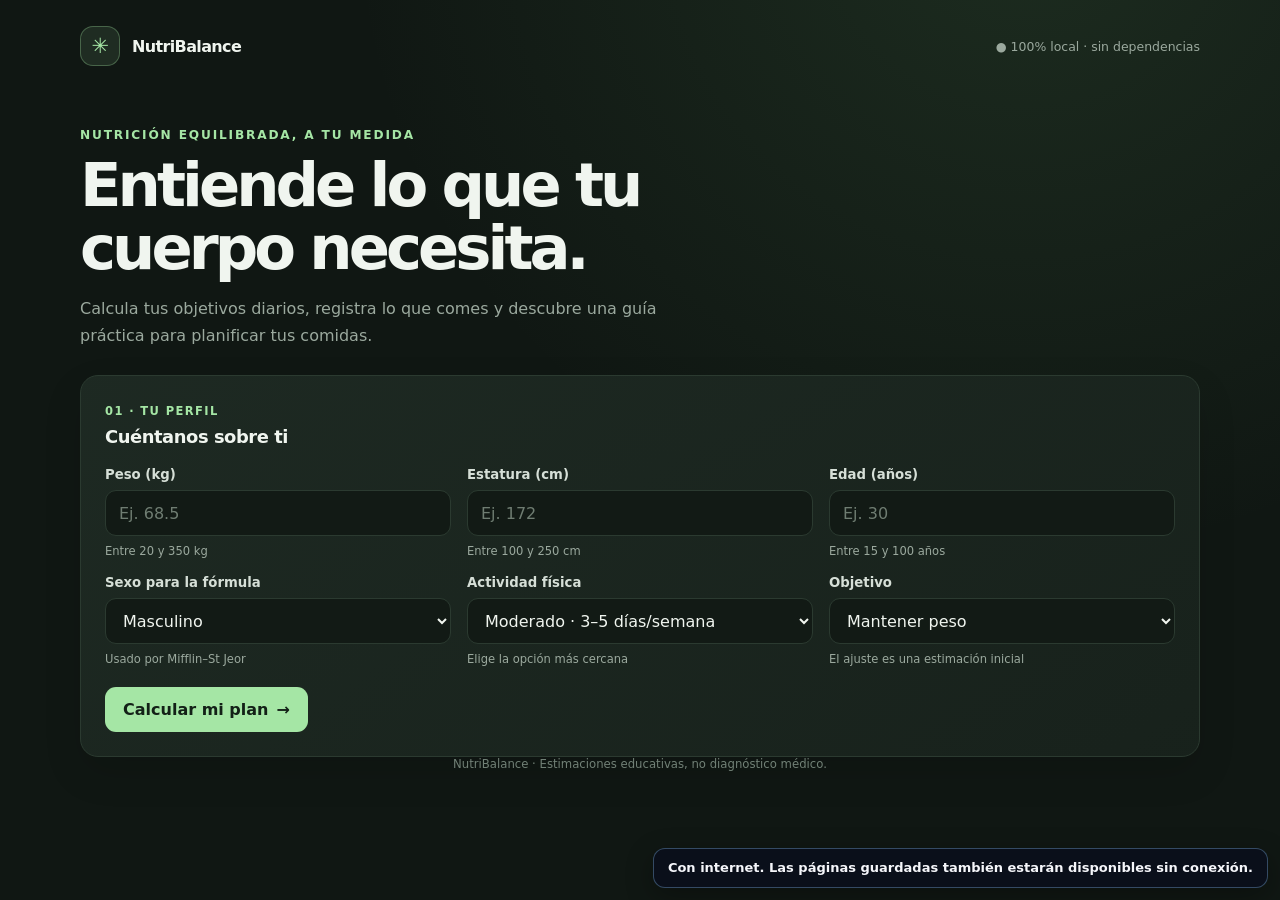
==== calculadoradecalorias.html @ 273922e6 "Publish static site for GitHub Pages Co-authored-by: Copilot <223556219+Copilot@users.noreply.github" ====
<!DOCTYPE html>
<html lang="es">
<head>
  <meta charset="UTF-8">
  <meta name="viewport" content="width=device-width, initial-scale=1.0">
  <meta name="theme-color" content="#101713">
  <link rel="manifest" href="manifest.webmanifest">
  <title>NutriBalance | Calculadora nutricional</title>
  <style>
    /* Tema, tipografía y elementos base de la aplicación. */
    :root {
      color-scheme: dark;
      --bg: #101713;
      --surface: #150e1a;
      --surface-raised: #1e2a23;
      --border: #2b3a30;
      --text: #f0f5ef;
      --muted: #9ba99e;
      --green: #a5e6a5;
      --green-dark: #422353;
      --blue: #7bc8f6;
      --orange: #f4bd75;
      --pink: #f08ca2;
      --danger: #ff9b9b;
      --radius: 18px;
      font-family: Inter, ui-sans-serif, system-ui, -apple-system, BlinkMacSystemFont, "Segoe UI", sans-serif;
      font-synthesis: none;
      text-rendering: optimizeLegibility;
    }

    * { box-sizing: border-box; }

    body {
      min-width: 320px;
      min-height: 100vh;
      margin: 0;
      color: var(--text);
      background:
        radial-gradient(ellipse at 80% -10%, rgba(92, 150, 94, .17), transparent 42rem),
        var(--bg);
    }

    button, input, select { font: inherit; }
    button { cursor: pointer; }

    .page-shell { width: min(1120px, calc(100% - 36px)); margin: 0 auto; }
    .topbar { display: flex; align-items: center; justify-content: space-between; padding: 26px 0; }
    .brand { display: flex; align-items: center; gap: 12px; font-weight: 750; letter-spacing: -.04em; }
    .brand-mark {
      display: grid;
      width: 40px;
      height: 40px;
      place-items: center;
      border: 1px solid rgba(165, 230, 165, .3);
      border-radius: 13px;
      color: var(--green);
      background: rgba(165, 230, 165, .1);
      font-size: 21px;
    }
    .local-badge { color: var(--muted); font-size: .78rem; }

    .hero { padding: 36px 0 26px; }
    .eyebrow { margin: 0 0 12px; color: var(--green); font-size: .76rem; font-weight: 800; letter-spacing: .15em; text-transform: uppercase; }
    h1 { max-width: 720px; margin: 0; font-size: clamp(2.15rem, 5vw, 3.8rem); letter-spacing: -.065em; line-height: 1.04; }
    .hero-copy { max-width: 620px; margin: 16px 0 0; color: var(--muted); line-height: 1.65; }

    .card {
      border: 1px solid var(--border);
      border-radius: var(--radius);
      background: linear-gradient(145deg, rgba(30, 42, 35, .96), rgba(24, 34, 28, .96));
      box-shadow: 0 16px 38px rgba(0, 0, 0, .12);
    }
    .section-card { padding: 24px; }
    .section-heading { display: flex; align-items: flex-start; justify-content: space-between; gap: 16px; margin-bottom: 20px; }
    .section-heading h2, .section-heading h3 { margin: 0; font-size: 1.12rem; letter-spacing: -.025em; }
    .section-heading p { margin: 6px 0 0; color: var(--muted); font-size: .88rem; line-height: 1.5; }
    .step-label { color: var(--green); font-size: .72rem; font-weight: 800; letter-spacing: .12em; text-transform: uppercase; }

    .form-grid { display: grid; grid-template-columns: repeat(3, minmax(0, 1fr)); gap: 16px; }
    .field { display: flex; flex-direction: column; gap: 8px; }
    .field label { color: #d6dfd7; font-size: .83rem; font-weight: 650; }
    .field input, .field select {
      width: 100%;
      min-height: 46px;
      padding: 0 13px;
      border: 1px solid var(--border);
      border-radius: 11px;
      outline: none;
      color: var(--text);
      background: #121a15;
      transition: border-color .18s ease, box-shadow .18s ease;
    }
    .field input:focus, .field select:focus { border-color: var(--green); box-shadow: 0 0 0 3px rgba(165, 230, 165, .12); }
    .field input::placeholder { color: #6f7d72; }
    .field select:disabled, .field input:disabled { opacity: .65; }
    .field-hint { min-height: 15px; color: var(--muted); font-size: .72rem; }

    .button {
      display: inline-flex;
      min-height: 45px;
      align-items: center;
      justify-content: center;
      gap: 8px;
      padding: 0 17px;
      border: 1px solid transparent;
      border-radius: 11px;
      color: #132017;
      background: var(--green);
      font-weight: 750;
      transition: transform .18s ease, filter .18s ease, border-color .18s ease, background .18s ease;
    }
    .button:hover { filter: brightness(1.08); transform: translateY(-2px); }
    .button:active { transform: translateY(0); }
    .button:focus-visible, .remove-button:focus-visible { outline: 2px solid var(--green); outline-offset: 3px; }
    .button-secondary { border-color: var(--border); color: var(--text); background: var(--surface-raised); }
    .button-secondary:hover { border-color: #506554; background: #26372b; }
    .button-row { display: flex; flex-wrap: wrap; gap: 10px; margin-top: 20px; }

    .message { min-height: 20px; margin: 12px 0 0; color: var(--danger); font-size: .84rem; }
    .message:empty { display: none; }
    .dashboard { display: none; gap: 20px; margin: 20px 0 60px; }
    .dashboard.visible { display: grid; }
    .summary-grid { display: grid; grid-template-columns: repeat(4, minmax(0, 1fr)); gap: 13px; }
    .metric { min-height: 116px; padding: 17px; }
    .metric-label { color: var(--muted); font-size: .77rem; }
    .metric-value { margin-top: 13px; font-size: clamp(1.45rem, 2.5vw, 1.95rem); font-weight: 800; letter-spacing: -.055em; }
    .metric-unit { margin-left: 4px; color: var(--muted); font-size: .78rem; font-weight: 550; letter-spacing: 0; }
    .metric-note { margin-top: 4px; color: var(--muted); font-size: .73rem; }
    .content-grid { display: grid; grid-template-columns: minmax(0, 1.35fr) minmax(300px, .85fr); gap: 20px; }

    /* Barras de progreso de energía y macronutrientes. */
    .progress-list { display: grid; gap: 19px; }
    .progress-head { display: flex; justify-content: space-between; gap: 12px; margin-bottom: 9px; font-size: .84rem; }
    .progress-head span:first-child { color: #d6dfd7; font-weight: 650; }
    .progress-head span:last-child { color: var(--muted); text-align: right; }
    .track { height: 9px; overflow: hidden; border-radius: 99px; background: #0f1712; }
    .fill { width: 0; height: 100%; border-radius: inherit; transition: width .35s ease; }
    .fill.protein { background: var(--green); }
    .fill.carbs { background: var(--blue); }
    .fill.fat { background: var(--orange); }
    .fill.calories { background: var(--pink); }
    .progress-footnote { margin: 18px 0 0; color: var(--muted); font-size: .76rem; line-height: 1.5; }

    .food-form { display: grid; grid-template-columns: minmax(0, 1fr) 130px auto; align-items: end; gap: 12px; }
    .food-form .field-hint { display: none; }
    .table-wrap { overflow-x: auto; margin-top: 20px; }
    .food-table { width: 100%; border-collapse: collapse; text-align: left; }
    .food-table th { padding: 0 10px 10px; color: var(--muted); font-size: .72rem; font-weight: 650; white-space: nowrap; }
    .food-table td { padding: 12px 10px; border-top: 1px solid var(--border); color: #dce5dd; font-size: .82rem; white-space: nowrap; }
    .food-table td:first-child { font-weight: 650; }
    .empty-row td { color: var(--muted); text-align: center; white-space: normal; }
    .remove-button { padding: 4px 7px; border: 0; border-radius: 7px; color: var(--danger); background: transparent; font-size: .76rem; }
    .remove-button:hover { background: rgba(255, 155, 155, .1); }
    .food-totals { display: flex; flex-wrap: wrap; gap: 7px 14px; margin-top: 14px; color: var(--muted); font-size: .76rem; }
    .food-totals strong { color: var(--text); }

    .meal-list { display: grid; gap: 11px; }
    .meal { display: grid; grid-template-columns: 40px minmax(0, 1fr); gap: 12px; padding: 14px; border: 1px solid var(--border); border-radius: 13px; background: rgba(17, 25, 20, .55); }
    .meal-icon { display: grid; width: 40px; height: 40px; place-items: center; border-radius: 12px; background: rgba(165, 230, 165, .1); font-size: 19px; }
    .meal h4 { margin: 1px 0 5px; font-size: .88rem; }
    .meal p { margin: 0; color: var(--muted); font-size: .78rem; line-height: 1.5; }
    .plan-note { margin: 14px 0 0; color: var(--muted); font-size: .73rem; line-height: 1.55; }
    .notice { margin: 0 0 20px; padding: 13px 15px; border: 1px solid rgba(244, 189, 117, .24); border-radius: 12px; color: #d9c5a7; background: rgba(244, 189, 117, .07); font-size: .78rem; line-height: 1.55; }
    footer { padding: 0 0 30px; color: #718076; font-size: .73rem; text-align: center; }

    @media (max-width: 760px) {
      .form-grid { grid-template-columns: repeat(2, minmax(0, 1fr)); }
      .summary-grid { grid-template-columns: repeat(2, minmax(0, 1fr)); }
      .content-grid { grid-template-columns: 1fr; }
      .food-form { grid-template-columns: minmax(0, 1fr) 120px; }
      .food-form .button { grid-column: 1 / -1; }
    }
    @media (max-width: 480px) {
      .page-shell { width: min(100% - 24px, 1120px); }
      .topbar { padding: 18px 0; }
      .local-badge { font-size: .68rem; }
      .hero { padding: 25px 0 21px; }
      .section-card { padding: 18px; }
      .form-grid { grid-template-columns: 1fr; gap: 13px; }
      .food-form { grid-template-columns: 1fr; }
      .food-form .button { grid-column: auto; }
      .summary-grid { gap: 9px; }
      .metric { min-height: 105px; padding: 14px; }
      .progress-head { font-size: .78rem; }
    }
    @media (prefers-reduced-motion: reduce) {
      *, *::before, *::after { scroll-behavior: auto !important; transition-duration: .01ms !important; }
    }
  </style>
</head>
<body>
  <div class="page-shell">
    <header class="topbar">
      <div class="brand"><span class="brand-mark" aria-hidden="true">✳</span><span>NutriBalance</span></div>
      <span class="local-badge">● 100% local · sin dependencias</span>
    </header>

    <main>
      <section class="hero" aria-labelledby="page-title">
        <p class="eyebrow">Nutrición equilibrada, a tu medida</p>
        <h1>Entiende lo que tu cuerpo necesita.</h1>
        <p class="hero-copy">Calcula tus objetivos diarios, registra lo que comes y descubre una guía práctica para planificar tus comidas.</p>
      </section>

      <!-- Perfil y datos necesarios para calcular el gasto energético. -->
      <section class="card section-card" aria-labelledby="profile-title">
        <div class="section-heading">
          <div><span class="step-label">01 · Tu perfil</span><h2 id="profile-title" style="margin-top:7px">Cuéntanos sobre ti</h2></div>
        </div>
        <form id="profile-form" novalidate>
          <div class="form-grid">
            <div class="field">
              <label for="weight">Peso <span>(kg)</span></label>
              <input id="weight" name="weight" type="number" min="20" max="350" step="0.1" placeholder="Ej. 68.5" required>
              <span class="field-hint">Entre 20 y 350 kg</span>
            </div>
            <div class="field">
              <label for="height">Estatura <span>(cm)</span></label>
              <input id="height" name="height" type="number" min="100" max="250" step="0.1" placeholder="Ej. 172" required>
              <span class="field-hint">Entre 100 y 250 cm</span>
            </div>
            <div class="field">
              <label for="age">Edad <span>(años)</span></label>
              <input id="age" name="age" type="number" min="15" max="100" step="1" placeholder="Ej. 30" required>
              <span class="field-hint">Entre 15 y 100 años</span>
            </div>
            <div class="field">
              <label for="sex">Sexo para la fórmula</label>
              <select id="sex" name="sex" required>
                <option value="male">Masculino</option>
                <option value="female">Femenino</option>
              </select>
              <span class="field-hint">Usado por Mifflin–St Jeor</span>
            </div>
            <div class="field">
              <label for="activity">Actividad física</label>
              <select id="activity" name="activity" required>
                <option value="1.2">Sedentario</option>
                <option value="1.375">Ligero · 1–3 días/semana</option>
                <option value="1.55" selected>Moderado · 3–5 días/semana</option>
                <option value="1.725">Intenso · 6–7 días/semana</option>
                <option value="1.9">Muy intenso · trabajo físico o doble sesión</option>
              </select>
              <span class="field-hint">Elige la opción más cercana</span>
            </div>
            <div class="field">
              <label for="goal">Objetivo</label>
              <select id="goal" name="goal" required>
                <option value="lose">Bajar peso</option>
                <option value="maintain" selected>Mantener peso</option>
                <option value="gain">Ganar masa muscular</option>
              </select>
              <span class="field-hint">El ajuste es una estimación inicial</span>
            </div>
          </div>
          <div class="button-row">
            <button class="button" type="submit">Calcular mi plan <span aria-hidden="true">→</span></button>
          </div>
          <p class="message" id="profile-message" role="alert" aria-live="polite"></p>
        </form>
      </section>

      <!-- El panel de resultados se habilita después de validar el perfil. -->
      <section class="dashboard" id="dashboard" aria-live="polite">
        <div class="summary-grid">
          <article class="card metric">
            <div class="metric-label">Metabolismo basal</div>
            <div class="metric-value"><span id="bmr-value">—</span><span class="metric-unit">kcal/día</span></div>
            <div class="metric-note">En reposo · Mifflin–St Jeor</div>
          </article>
          <article class="card metric">
            <div class="metric-label">Gasto total estimado</div>
            <div class="metric-value"><span id="tdee-value">—</span><span class="metric-unit">kcal/día</span></div>
            <div class="metric-note">Considerando tu actividad</div>
          </article>
          <article class="card metric">
            <div class="metric-label">Meta de calorías</div>
            <div class="metric-value"><span id="target-calories">—</span><span class="metric-unit">kcal/día</span></div>
            <div class="metric-note" id="goal-note">Según tu objetivo</div>
          </article>
          <article class="card metric">
            <div class="metric-label">Proteína diaria</div>
            <div class="metric-value"><span id="target-protein">—</span><span class="metric-unit">g</span></div>
            <div class="metric-note">Meta de macronutrientes</div>
          </article>
        </div>

        <div class="content-grid">
          <section class="card section-card" aria-labelledby="progress-title">
            <div class="section-heading">
              <div><span class="step-label">02 · Tu avance</span><h2 id="progress-title" style="margin-top:7px">Progreso diario</h2><p>Lo que registraste frente a tus metas recomendadas.</p></div>
            </div>
            <div class="progress-list">
              <div>
                <div class="progress-head"><span>Proteínas</span><span id="protein-progress-label">0 / 0 g · 0%</span></div>
                <div class="track" role="progressbar" aria-label="Proteínas completadas" aria-valuemin="0" aria-valuemax="100" aria-valuenow="0"><div class="fill protein" id="protein-bar"></div></div>
              </div>
              <div>
                <div class="progress-head"><span>Carbohidratos</span><span id="carbs-progress-label">0 / 0 g · 0%</span></div>
                <div class="track" role="progressbar" aria-label="Carbohidratos completados" aria-valuemin="0" aria-valuemax="100" aria-valuenow="0"><div class="fill carbs" id="carbs-bar"></div></div>
              </div>
              <div>
                <div class="progress-head"><span>Grasas</span><span id="fat-progress-label">0 / 0 g · 0%</span></div>
                <div class="track" role="progressbar" aria-label="Grasas completadas" aria-valuemin="0" aria-valuemax="100" aria-valuenow="0"><div class="fill fat" id="fat-bar"></div></div>
              </div>
              <div>
                <div class="progress-head"><span>Calorías</span><span id="calories-progress-label">0 / 0 kcal · 0%</span></div>
                <div class="track" role="progressbar" aria-label="Calorías completadas" aria-valuemin="0" aria-valuemax="100" aria-valuenow="0"><div class="fill calories" id="calories-bar"></div></div>
              </div>
            </div>
            <p class="progress-footnote">Las barras muestran el avance hasta la meta; pueden superar el 100% si consumes más de lo recomendado.</p>
          </section>

          <section class="card section-card" aria-labelledby="plan-title">
            <div class="section-heading">
              <div><span class="step-label">04 · Una idea para hoy</span><h2 id="plan-title" style="margin-top:7px">Plan alimenticio diario</h2><p>Ejemplo adaptable a tus preferencias y necesidades.</p></div>
            </div>
            <div class="meal-list" id="meal-list"></div>
            <p class="plan-note">Las porciones son orientativas. Combina distintos grupos de alimentos y ajusta las cantidades con el apoyo de un profesional.</p>
          </section>
        </div>

        <section class="card section-card" aria-labelledby="food-title">
          <div class="section-heading">
            <div><span class="step-label">03 · Tu registro</span><h2 id="food-title" style="margin-top:7px">Alimentos consumidos</h2><p>Selecciona un alimento y registra la cantidad consumida en gramos.</p></div>
          </div>
          <form class="food-form" id="food-form" novalidate>
            <div class="field">
              <label for="food-select">Alimento</label>
              <select id="food-select" name="food" required aria-label="Seleccionar alimento"></select>
            </div>
            <div class="field">
              <label for="food-grams">Cantidad (g)</label>
              <input id="food-grams" name="grams" type="number" min="1" max="5000" step="1" placeholder="Ej. 150" required>
            </div>
            <button class="button" type="submit">＋ Agregar</button>
          </form>
          <p class="message" id="food-message" role="alert" aria-live="polite"></p>
          <div class="table-wrap">
            <table class="food-table">
              <thead><tr><th>Alimento</th><th>Cantidad</th><th>Proteínas</th><th>Carbohidratos</th><th>Grasas</th><th>Calorías</th><th><span class="sr-only">Acción</span></th></tr></thead>
              <tbody id="food-rows"><tr class="empty-row"><td colspan="7">Aún no agregas alimentos a tu registro.</td></tr></tbody>
            </table>
          </div>
          <div class="food-totals" id="food-totals" aria-live="polite">
            <span>Total consumido:</span><span><strong>0 g</strong> proteína</span><span><strong>0 g</strong> carbohidratos</span><span><strong>0 g</strong> grasas</span><span><strong>0 kcal</strong></span>
          </div>
        </section>

        <p class="notice">Esta calculadora ofrece estimaciones generales y no reemplaza la valoración de un profesional de la salud. Las necesidades pueden variar por composición corporal, condiciones médicas y otros factores.</p>
      </section>
    </main>
    <footer>NutriBalance · Estimaciones educativas, no diagnóstico médico.</footer>
  </div>

  <script>
    "use strict";

    // Información nutricional aproximada por cada 100 g de porción comestible.
    const foods = [
      { group: "Cereales", name: "Arroz cocido", protein: 2.7, carbs: 28.2, fat: 0.3 },
      { group: "Cereales", name: "Avena", protein: 16.9, carbs: 66.3, fat: 6.9 },
      { group: "Cereales", name: "Pan integral", protein: 12.5, carbs: 43.3, fat: 3.5 },
      { group: "Cereales", name: "Papa cocida", protein: 1.9, carbs: 20.1, fat: 0.1 },
      { group: "Proteínas", name: "Pollo cocido", protein: 31, carbs: 0, fat: 3.6 },
      { group: "Proteínas", name: "Carne de res magra cocida", protein: 26, carbs: 0, fat: 10 },
      { group: "Proteínas", name: "Atún en agua escurrido", protein: 25.5, carbs: 0, fat: 0.8 },
      { group: "Proteínas", name: "Huevo entero", protein: 12.6, carbs: 0.7, fat: 9.5 },
      { group: "Frutas", name: "Manzana", protein: 0.3, carbs: 13.8, fat: 0.2 },
      { group: "Frutas", name: "Banano", protein: 1.1, carbs: 22.8, fat: 0.3 },
      { group: "Frutas", name: "Naranja", protein: 0.9, carbs: 11.8, fat: 0.1 },
      { group: "Verduras", name: "Brócoli", protein: 2.8, carbs: 6.6, fat: 0.4 },
      { group: "Verduras", name: "Zanahoria", protein: 0.9, carbs: 9.6, fat: 0.2 },
      { group: "Verduras", name: "Tomate", protein: 0.9, carbs: 3.9, fat: 0.2 },
      { group: "Lácteos", name: "Leche (entera)", protein: 3.2, carbs: 4.8, fat: 3.3 },
      { group: "Lácteos", name: "Yogur natural", protein: 3.5, carbs: 4.7, fat: 3.3 },
      { group: "Lácteos", name: "Queso fresco", protein: 18, carbs: 3, fat: 20 },
      { group: "Grasas saludables", name: "Aguacate", protein: 2, carbs: 8.5, fat: 14.7 },
      { group: "Grasas saludables", name: "Almendras", protein: 21.2, carbs: 21.6, fat: 49.9 },
      { group: "Grasas saludables", name: "Aceite de oliva", protein: 0, carbs: 0, fat: 100 }
    ];

    // Referencias al DOM y estado local del formulario.
    const profileForm = document.querySelector("#profile-form");
    const foodForm = document.querySelector("#food-form");
    const foodSelect = document.querySelector("#food-select");
    const foodRows = document.querySelector("#food-rows");
    const profileMessage = document.querySelector("#profile-message");
    const foodMessage = document.querySelector("#food-message");
    const dashboard = document.querySelector("#dashboard");
    let targets = null;
    let entries = [];
    let nextEntryId = 1;

    // Formatea cantidades usando la configuración regional en español.
    const formatNumber = (value, decimals = 0) => new Intl.NumberFormat("es", {
      minimumFractionDigits: decimals,
      maximumFractionDigits: decimals
    }).format(value);

    // Calcula los macronutrientes para una cantidad en gramos.
    function nutritionFor(food, grams) {
      const factor = grams / 100;
      const protein = food.protein * factor;
      const carbs = food.carbs * factor;
      const fat = food.fat * factor;
      return { protein, carbs, fat, calories: protein * 4 + carbs * 4 + fat * 9 };
    }

    // Agrupa alimentos en el selector según las secciones de la pirámide.
    function populateFoodSelect() {
      const groups = new Map();
      foods.forEach((food, index) => {
        if (!groups.has(food.group)) {
          const group = document.createElement("optgroup");
          group.label = food.group;
          groups.set(food.group, group);
          foodSelect.append(group);
        }
        const option = document.createElement("option");
        option.value = String(index);
        option.textContent = food.name;
        groups.get(food.group).append(option);
      });
    }

    // Valida rangos y coherencia del perfil antes de calcular las metas.
    function readProfile() {
      const weight = Number(profileForm.elements.weight.value);
      const height = Number(profileForm.elements.height.value);
      const age = Number(profileForm.elements.age.value);
      const sex = profileForm.elements.sex.value;
      const activity = Number(profileForm.elements.activity.value);
      const goal = profileForm.elements.goal.value;

      if (!Number.isFinite(weight) || weight < 20 || weight > 350) {
        return { error: "Ingresa un peso entre 20 y 350 kg." };
      }
      if (!Number.isFinite(height) || height < 100 || height > 250) {
        return { error: "Ingresa una estatura entre 100 y 250 cm." };
      }
      if (!Number.isInteger(age) || age < 15 || age > 100) {
        return { error: "Ingresa una edad entera entre 15 y 100 años." };
      }
      if (!["male", "female"].includes(sex) || !Number.isFinite(activity) || !["lose", "maintain", "gain"].includes(goal)) {
        return { error: "Revisa las opciones de sexo, actividad y objetivo." };
      }
      return { weight, height, age, sex, activity, goal };
    }

    // Calcula el metabolismo basal, el gasto total, las calorías y los macros.
    function calculateTargets(profile) {
      const sexOffset = profile.sex === "male" ? 5 : -161;
      const bmr = 10 * profile.weight + 6.25 * profile.height - 5 * profile.age + sexOffset;
      const tdee = bmr * profile.activity;
      const calorieFactor = profile.goal === "lose" ? 0.85 : profile.goal === "gain" ? 1.10 : 1;
      const calories = Math.round(tdee * calorieFactor);
      const proteinPerKg = profile.goal === "lose" ? 1.8 : profile.goal === "gain" ? 2 : 1.6;
      const protein = profile.weight * proteinPerKg;
      const fat = Math.max(profile.weight * 0.6, calories * 0.25 / 9);
      const carbs = Math.max(0, (calories - protein * 4 - fat * 9) / 4);
      return { bmr, tdee, calories, protein, carbs, fat, goal: profile.goal };
    }

    // Refresca las tarjetas de objetivos y las cuatro barras de progreso.
    function updateProgress() {
      if (!targets) return;
      const totals = entries.reduce((sum, entry) => {
        const amount = nutritionFor(foods[entry.foodIndex], entry.grams);
        sum.protein += amount.protein;
        sum.carbs += amount.carbs;
        sum.fat += amount.fat;
        sum.calories += amount.calories;
        return sum;
      }, { protein: 0, carbs: 0, fat: 0, calories: 0 });

      const metrics = [
        { key: "protein", label: "protein", unit: "g", target: targets.protein },
        { key: "carbs", label: "carbs", unit: "g", target: targets.carbs },
        { key: "fat", label: "fat", unit: "g", target: targets.fat },
        { key: "calories", label: "calories", unit: "kcal", target: targets.calories }
      ];

      metrics.forEach(({ key, label, unit, target }) => {
        const value = totals[key];
        const percentage = target > 0 ? value / target * 100 : 0;
        const roundedPercentage = Math.round(percentage);
        const bar = document.querySelector(`#${label}-bar`);
        const track = bar.parentElement;
        bar.style.width = `${Math.min(percentage, 100)}%`;
        track.setAttribute("aria-valuenow", String(Math.min(roundedPercentage, 100)));
        document.querySelector(`#${label}-progress-label`).textContent =
          `${formatNumber(value)} / ${formatNumber(target)} ${unit} · ${roundedPercentage}%`;
      });

      document.querySelector("#food-totals").innerHTML =
        `<span>Total consumido:</span><span><strong>${formatNumber(totals.protein)} g</strong> proteína</span>` +
        `<span><strong>${formatNumber(totals.carbs)} g</strong> carbohidratos</span>` +
        `<span><strong>${formatNumber(totals.fat)} g</strong> grasas</span>` +
        `<span><strong>${formatNumber(totals.calories)} kcal</strong></span>`;
    }

    // Dibuja las filas del registro sin interpolar texto proporcionado por el usuario.
    function renderFoodEntries() {
      foodRows.replaceChildren();
      if (entries.length === 0) {
        const row = document.createElement("tr");
        row.className = "empty-row";
        const cell = document.createElement("td");
        cell.colSpan = 7;
        cell.textContent = "Aún no agregas alimentos a tu registro.";
        row.append(cell);
        foodRows.append(row);
        updateProgress();
        return;
      }

      entries.forEach((entry) => {
        const food = foods[entry.foodIndex];
        const values = nutritionFor(food, entry.grams);
        const row = document.createElement("tr");
        [food.name, `${formatNumber(entry.grams)} g`, `${formatNumber(values.protein, 1)} g`,
          `${formatNumber(values.carbs, 1)} g`, `${formatNumber(values.fat, 1)} g`,
          `${formatNumber(values.calories)} kcal`].forEach((value) => {
          const cell = document.createElement("td");
          cell.textContent = value;
          row.append(cell);
        });
        const actionCell = document.createElement("td");
        const removeButton = document.createElement("button");
        removeButton.type = "button";
        removeButton.className = "remove-button";
        removeButton.textContent = "Quitar";
        removeButton.setAttribute("aria-label", `Quitar ${food.name} del registro`);
        removeButton.addEventListener("click", () => {
          entries = entries.filter((item) => item.id !== entry.id);
          renderFoodEntries();
        });
        actionCell.append(removeButton);
        row.append(actionCell);
        foodRows.append(row);
      });
      updateProgress();
    }

    // Presenta las metas derivadas del perfil introducido.
    function renderTargets() {
      document.querySelector("#bmr-value").textContent = formatNumber(targets.bmr);
      document.querySelector("#tdee-value").textContent = formatNumber(targets.tdee);
      document.querySelector("#target-calories").textContent = formatNumber(targets.calories);
      document.querySelector("#target-protein").textContent = formatNumber(targets.protein);
      const goalLabels = { lose: "Déficit moderado del 15%", maintain: "Calorías de mantenimiento", gain: "Superávit moderado del 10%" };
      document.querySelector("#goal-note").textContent = goalLabels[targets.goal];
      renderMeals(targets);
      updateProgress();
    }

    // Crea un menú de ejemplo con los cinco momentos del día.
    function renderMeals(currentTargets) {
      const meals = [
        { icon: "☀️", title: "Desayuno", description: "Avena con leche, banano y yogur natural." },
        { icon: "🍎", title: "Refrigerio mañana", description: "Una manzana y un puñado pequeño de almendras." },
        { icon: "🥗", title: "Almuerzo", description: "Pollo, arroz cocido, brócoli y aguacate." },
        { icon: "🥛", title: "Refrigerio tarde", description: "Yogur natural con fruta de temporada." },
        { icon: "🍽️", title: "Cena", description: "Huevo, papa cocida, tomate y verduras." }
      ];
      const extra = currentTargets.goal === "gain"
        ? "Puedes añadir una porción de arroz o avena si necesitas más energía."
        : currentTargets.goal === "lose"
          ? "Prioriza verduras y una porción suficiente de proteína."
          : "Ajusta las porciones para acercarte a tu meta diaria.";
      const mealList = document.querySelector("#meal-list");
      mealList.replaceChildren();
      meals.forEach((meal, index) => {
        const article = document.createElement("article");
        article.className = "meal";
        const icon = document.createElement("span");
        icon.className = "meal-icon";
        icon.setAttribute("aria-hidden", "true");
        icon.textContent = meal.icon;
        const content = document.createElement("div");
        const title = document.createElement("h4");
        title.textContent = meal.title;
        const description = document.createElement("p");
        description.textContent = index === meals.length - 1 ? `${meal.description} ${extra}` : meal.description;
        content.append(title, description);
        article.append(icon, content);
        mealList.append(article);
      });
    }

    // Valida el perfil y muestra cálculos actualizados; conserva el registro alimentario.
    profileForm.addEventListener("submit", (event) => {
      event.preventDefault();
      const profile = readProfile();
      if (profile.error) {
        profileMessage.textContent = profile.error;
        return;
      }
      profileMessage.textContent = "";
      targets = calculateTargets(profile);
      renderTargets();
      dashboard.classList.add("visible");
      dashboard.scrollIntoView({ behavior: "smooth", block: "start" });
    });

    // Valida y agrega una porción al registro del día.
    foodForm.addEventListener("submit", (event) => {
      event.preventDefault();
      foodMessage.textContent = "";
      if (!targets) {
        foodMessage.textContent = "Primero completa tu perfil y calcula tus metas.";
        return;
      }
      const foodIndex = Number(foodSelect.value);
      const grams = Number(foodForm.elements.grams.value);
      if (!Number.isInteger(foodIndex) || !foods[foodIndex]) {
        foodMessage.textContent = "Selecciona un alimento válido.";
        return;
      }
      if (!Number.isFinite(grams) || grams < 1 || grams > 5000) {
        foodMessage.textContent = "Ingresa una cantidad entre 1 y 5000 gramos.";
        return;
      }
      entries.push({ id: nextEntryId++, foodIndex, grams });
      foodForm.elements.grams.value = "";
      renderFoodEntries();
    });

    // Inicializa el catálogo sin solicitar recursos de internet.
    populateFoodSelect();
  </script>
  <script src="pwa.js"></script>
</body>
</html>
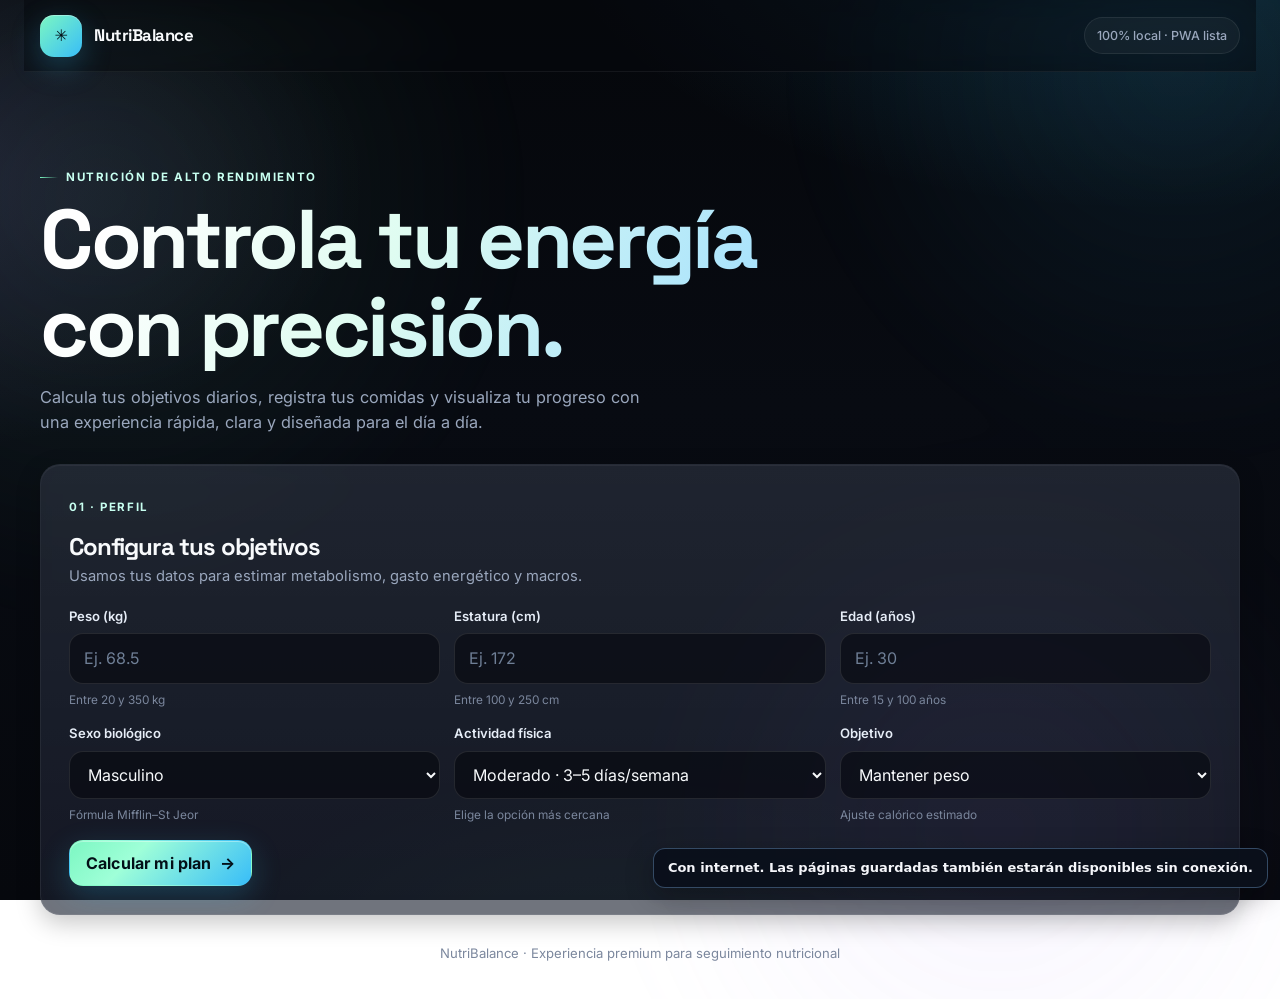
==== commit 4e7d452e: "Primer commit: web Zona de Poder (PWA entrenamiento)" ====
--- a/calculadoradecalorias.html
+++ b/calculadoradecalorias.html
@@ -1,635 +1,439 @@
-<!DOCTYPE html>
-<html lang="es">
-<head>
-  <meta charset="UTF-8">
-  <meta name="viewport" content="width=device-width, initial-scale=1.0">
-  <meta name="theme-color" content="#101713">
-  <link rel="manifest" href="manifest.webmanifest">
-  <title>NutriBalance | Calculadora nutricional</title>
-  <style>
-    /* Tema, tipografía y elementos base de la aplicación. */
-    :root {
-      color-scheme: dark;
-      --bg: #101713;
-      --surface: #150e1a;
-      --surface-raised: #1e2a23;
-      --border: #2b3a30;
-      --text: #f0f5ef;
-      --muted: #9ba99e;
-      --green: #a5e6a5;
-      --green-dark: #422353;
-      --blue: #7bc8f6;
-      --orange: #f4bd75;
-      --pink: #f08ca2;
-      --danger: #ff9b9b;
-      --radius: 18px;
-      font-family: Inter, ui-sans-serif, system-ui, -apple-system, BlinkMacSystemFont, "Segoe UI", sans-serif;
-      font-synthesis: none;
-      text-rendering: optimizeLegibility;
-    }
-
-    * { box-sizing: border-box; }
-
-    body {
-      min-width: 320px;
-      min-height: 100vh;
-      margin: 0;
-      color: var(--text);
-      background:
-        radial-gradient(ellipse at 80% -10%, rgba(92, 150, 94, .17), transparent 42rem),
-        var(--bg);
-    }
-
-    button, input, select { font: inherit; }
-    button { cursor: pointer; }
-
-    .page-shell { width: min(1120px, calc(100% - 36px)); margin: 0 auto; }
-    .topbar { display: flex; align-items: center; justify-content: space-between; padding: 26px 0; }
-    .brand { display: flex; align-items: center; gap: 12px; font-weight: 750; letter-spacing: -.04em; }
-    .brand-mark {
-      display: grid;
-      width: 40px;
-      height: 40px;
-      place-items: center;
-      border: 1px solid rgba(165, 230, 165, .3);
-      border-radius: 13px;
-      color: var(--green);
-      background: rgba(165, 230, 165, .1);
-      font-size: 21px;
-    }
-    .local-badge { color: var(--muted); font-size: .78rem; }
-
-    .hero { padding: 36px 0 26px; }
-    .eyebrow { margin: 0 0 12px; color: var(--green); font-size: .76rem; font-weight: 800; letter-spacing: .15em; text-transform: uppercase; }
-    h1 { max-width: 720px; margin: 0; font-size: clamp(2.15rem, 5vw, 3.8rem); letter-spacing: -.065em; line-height: 1.04; }
-    .hero-copy { max-width: 620px; margin: 16px 0 0; color: var(--muted); line-height: 1.65; }
-
-    .card {
-      border: 1px solid var(--border);
-      border-radius: var(--radius);
-      background: linear-gradient(145deg, rgba(30, 42, 35, .96), rgba(24, 34, 28, .96));
-      box-shadow: 0 16px 38px rgba(0, 0, 0, .12);
-    }
-    .section-card { padding: 24px; }
-    .section-heading { display: flex; align-items: flex-start; justify-content: space-between; gap: 16px; margin-bottom: 20px; }
-    .section-heading h2, .section-heading h3 { margin: 0; font-size: 1.12rem; letter-spacing: -.025em; }
-    .section-heading p { margin: 6px 0 0; color: var(--muted); font-size: .88rem; line-height: 1.5; }
-    .step-label { color: var(--green); font-size: .72rem; font-weight: 800; letter-spacing: .12em; text-transform: uppercase; }
-
-    .form-grid { display: grid; grid-template-columns: repeat(3, minmax(0, 1fr)); gap: 16px; }
-    .field { display: flex; flex-direction: column; gap: 8px; }
-    .field label { color: #d6dfd7; font-size: .83rem; font-weight: 650; }
-    .field input, .field select {
-      width: 100%;
-      min-height: 46px;
-      padding: 0 13px;
-      border: 1px solid var(--border);
-      border-radius: 11px;
-      outline: none;
-      color: var(--text);
-      background: #121a15;
-      transition: border-color .18s ease, box-shadow .18s ease;
-    }
-    .field input:focus, .field select:focus { border-color: var(--green); box-shadow: 0 0 0 3px rgba(165, 230, 165, .12); }
-    .field input::placeholder { color: #6f7d72; }
-    .field select:disabled, .field input:disabled { opacity: .65; }
-    .field-hint { min-height: 15px; color: var(--muted); font-size: .72rem; }
-
-    .button {
-      display: inline-flex;
-      min-height: 45px;
-      align-items: center;
-      justify-content: center;
-      gap: 8px;
-      padding: 0 17px;
-      border: 1px solid transparent;
-      border-radius: 11px;
-      color: #132017;
-      background: var(--green);
-      font-weight: 750;
-      transition: transform .18s ease, filter .18s ease, border-color .18s ease, background .18s ease;
-    }
-    .button:hover { filter: brightness(1.08); transform: translateY(-2px); }
-    .button:active { transform: translateY(0); }
-    .button:focus-visible, .remove-button:focus-visible { outline: 2px solid var(--green); outline-offset: 3px; }
-    .button-secondary { border-color: var(--border); color: var(--text); background: var(--surface-raised); }
-    .button-secondary:hover { border-color: #506554; background: #26372b; }
-    .button-row { display: flex; flex-wrap: wrap; gap: 10px; margin-top: 20px; }
-
-    .message { min-height: 20px; margin: 12px 0 0; color: var(--danger); font-size: .84rem; }
-    .message:empty { display: none; }
-    .dashboard { display: none; gap: 20px; margin: 20px 0 60px; }
-    .dashboard.visible { display: grid; }
-    .summary-grid { display: grid; grid-template-columns: repeat(4, minmax(0, 1fr)); gap: 13px; }
-    .metric { min-height: 116px; padding: 17px; }
-    .metric-label { color: var(--muted); font-size: .77rem; }
-    .metric-value { margin-top: 13px; font-size: clamp(1.45rem, 2.5vw, 1.95rem); font-weight: 800; letter-spacing: -.055em; }
-    .metric-unit { margin-left: 4px; color: var(--muted); font-size: .78rem; font-weight: 550; letter-spacing: 0; }
-    .metric-note { margin-top: 4px; color: var(--muted); font-size: .73rem; }
-    .content-grid { display: grid; grid-template-columns: minmax(0, 1.35fr) minmax(300px, .85fr); gap: 20px; }
-
-    /* Barras de progreso de energía y macronutrientes. */
-    .progress-list { display: grid; gap: 19px; }
-    .progress-head { display: flex; justify-content: space-between; gap: 12px; margin-bottom: 9px; font-size: .84rem; }
-    .progress-head span:first-child { color: #d6dfd7; font-weight: 650; }
-    .progress-head span:last-child { color: var(--muted); text-align: right; }
-    .track { height: 9px; overflow: hidden; border-radius: 99px; background: #0f1712; }
-    .fill { width: 0; height: 100%; border-radius: inherit; transition: width .35s ease; }
-    .fill.protein { background: var(--green); }
-    .fill.carbs { background: var(--blue); }
-    .fill.fat { background: var(--orange); }
-    .fill.calories { background: var(--pink); }
-    .progress-footnote { margin: 18px 0 0; color: var(--muted); font-size: .76rem; line-height: 1.5; }
-
-    .food-form { display: grid; grid-template-columns: minmax(0, 1fr) 130px auto; align-items: end; gap: 12px; }
-    .food-form .field-hint { display: none; }
-    .table-wrap { overflow-x: auto; margin-top: 20px; }
-    .food-table { width: 100%; border-collapse: collapse; text-align: left; }
-    .food-table th { padding: 0 10px 10px; color: var(--muted); font-size: .72rem; font-weight: 650; white-space: nowrap; }
-    .food-table td { padding: 12px 10px; border-top: 1px solid var(--border); color: #dce5dd; font-size: .82rem; white-space: nowrap; }
-    .food-table td:first-child { font-weight: 650; }
-    .empty-row td { color: var(--muted); text-align: center; white-space: normal; }
-    .remove-button { padding: 4px 7px; border: 0; border-radius: 7px; color: var(--danger); background: transparent; font-size: .76rem; }
-    .remove-button:hover { background: rgba(255, 155, 155, .1); }
-    .food-totals { display: flex; flex-wrap: wrap; gap: 7px 14px; margin-top: 14px; color: var(--muted); font-size: .76rem; }
-    .food-totals strong { color: var(--text); }
-
-    .meal-list { display: grid; gap: 11px; }
-    .meal { display: grid; grid-template-columns: 40px minmax(0, 1fr); gap: 12px; padding: 14px; border: 1px solid var(--border); border-radius: 13px; background: rgba(17, 25, 20, .55); }
-    .meal-icon { display: grid; width: 40px; height: 40px; place-items: center; border-radius: 12px; background: rgba(165, 230, 165, .1); font-size: 19px; }
-    .meal h4 { margin: 1px 0 5px; font-size: .88rem; }
-    .meal p { margin: 0; color: var(--muted); font-size: .78rem; line-height: 1.5; }
-    .plan-note { margin: 14px 0 0; color: var(--muted); font-size: .73rem; line-height: 1.55; }
-    .notice { margin: 0 0 20px; padding: 13px 15px; border: 1px solid rgba(244, 189, 117, .24); border-radius: 12px; color: #d9c5a7; background: rgba(244, 189, 117, .07); font-size: .78rem; line-height: 1.55; }
-    footer { padding: 0 0 30px; color: #718076; font-size: .73rem; text-align: center; }
-
-    @media (max-width: 760px) {
-      .form-grid { grid-template-columns: repeat(2, minmax(0, 1fr)); }
-      .summary-grid { grid-template-columns: repeat(2, minmax(0, 1fr)); }
-      .content-grid { grid-template-columns: 1fr; }
-      .food-form { grid-template-columns: minmax(0, 1fr) 120px; }
-      .food-form .button { grid-column: 1 / -1; }
-    }
-    @media (max-width: 480px) {
-      .page-shell { width: min(100% - 24px, 1120px); }
-      .topbar { padding: 18px 0; }
-      .local-badge { font-size: .68rem; }
-      .hero { padding: 25px 0 21px; }
-      .section-card { padding: 18px; }
-      .form-grid { grid-template-columns: 1fr; gap: 13px; }
-      .food-form { grid-template-columns: 1fr; }
-      .food-form .button { grid-column: auto; }
-      .summary-grid { gap: 9px; }
-      .metric { min-height: 105px; padding: 14px; }
-      .progress-head { font-size: .78rem; }
-    }
-    @media (prefers-reduced-motion: reduce) {
-      *, *::before, *::after { scroll-behavior: auto !important; transition-duration: .01ms !important; }
-    }
-  </style>
-</head>
-<body>
-  <div class="page-shell">
-    <header class="topbar">
-      <div class="brand"><span class="brand-mark" aria-hidden="true">✳</span><span>NutriBalance</span></div>
-      <span class="local-badge">● 100% local · sin dependencias</span>
-    </header>
-
-    <main>
-      <section class="hero" aria-labelledby="page-title">
-        <p class="eyebrow">Nutrición equilibrada, a tu medida</p>
-        <h1>Entiende lo que tu cuerpo necesita.</h1>
-        <p class="hero-copy">Calcula tus objetivos diarios, registra lo que comes y descubre una guía práctica para planificar tus comidas.</p>
-      </section>
-
-      <!-- Perfil y datos necesarios para calcular el gasto energético. -->
-      <section class="card section-card" aria-labelledby="profile-title">
-        <div class="section-heading">
-          <div><span class="step-label">01 · Tu perfil</span><h2 id="profile-title" style="margin-top:7px">Cuéntanos sobre ti</h2></div>
-        </div>
-        <form id="profile-form" novalidate>
-          <div class="form-grid">
-            <div class="field">
-              <label for="weight">Peso <span>(kg)</span></label>
-              <input id="weight" name="weight" type="number" min="20" max="350" step="0.1" placeholder="Ej. 68.5" required>
-              <span class="field-hint">Entre 20 y 350 kg</span>
-            </div>
-            <div class="field">
-              <label for="height">Estatura <span>(cm)</span></label>
-              <input id="height" name="height" type="number" min="100" max="250" step="0.1" placeholder="Ej. 172" required>
-              <span class="field-hint">Entre 100 y 250 cm</span>
-            </div>
-            <div class="field">
-              <label for="age">Edad <span>(años)</span></label>
-              <input id="age" name="age" type="number" min="15" max="100" step="1" placeholder="Ej. 30" required>
-              <span class="field-hint">Entre 15 y 100 años</span>
-            </div>
-            <div class="field">
-              <label for="sex">Sexo para la fórmula</label>
-              <select id="sex" name="sex" required>
-                <option value="male">Masculino</option>
-                <option value="female">Femenino</option>
-              </select>
-              <span class="field-hint">Usado por Mifflin–St Jeor</span>
-            </div>
-            <div class="field">
-              <label for="activity">Actividad física</label>
-              <select id="activity" name="activity" required>
-                <option value="1.2">Sedentario</option>
-                <option value="1.375">Ligero · 1–3 días/semana</option>
-                <option value="1.55" selected>Moderado · 3–5 días/semana</option>
-                <option value="1.725">Intenso · 6–7 días/semana</option>
-                <option value="1.9">Muy intenso · trabajo físico o doble sesión</option>
-              </select>
-              <span class="field-hint">Elige la opción más cercana</span>
-            </div>
-            <div class="field">
-              <label for="goal">Objetivo</label>
-              <select id="goal" name="goal" required>
-                <option value="lose">Bajar peso</option>
-                <option value="maintain" selected>Mantener peso</option>
-                <option value="gain">Ganar masa muscular</option>
-              </select>
-              <span class="field-hint">El ajuste es una estimación inicial</span>
-            </div>
-          </div>
-          <div class="button-row">
-            <button class="button" type="submit">Calcular mi plan <span aria-hidden="true">→</span></button>
-          </div>
-          <p class="message" id="profile-message" role="alert" aria-live="polite"></p>
-        </form>
-      </section>
-
-      <!-- El panel de resultados se habilita después de validar el perfil. -->
-      <section class="dashboard" id="dashboard" aria-live="polite">
-        <div class="summary-grid">
-          <article class="card metric">
-            <div class="metric-label">Metabolismo basal</div>
-            <div class="metric-value"><span id="bmr-value">—</span><span class="metric-unit">kcal/día</span></div>
-            <div class="metric-note">En reposo · Mifflin–St Jeor</div>
-          </article>
-          <article class="card metric">
-            <div class="metric-label">Gasto total estimado</div>
-            <div class="metric-value"><span id="tdee-value">—</span><span class="metric-unit">kcal/día</span></div>
-            <div class="metric-note">Considerando tu actividad</div>
-          </article>
-          <article class="card metric">
-            <div class="metric-label">Meta de calorías</div>
-            <div class="metric-value"><span id="target-calories">—</span><span class="metric-unit">kcal/día</span></div>
-            <div class="metric-note" id="goal-note">Según tu objetivo</div>
-          </article>
-          <article class="card metric">
-            <div class="metric-label">Proteína diaria</div>
-            <div class="metric-value"><span id="target-protein">—</span><span class="metric-unit">g</span></div>
-            <div class="metric-note">Meta de macronutrientes</div>
-          </article>
-        </div>
-
-        <div class="content-grid">
-          <section class="card section-card" aria-labelledby="progress-title">
-            <div class="section-heading">
-              <div><span class="step-label">02 · Tu avance</span><h2 id="progress-title" style="margin-top:7px">Progreso diario</h2><p>Lo que registraste frente a tus metas recomendadas.</p></div>
-            </div>
-            <div class="progress-list">
-              <div>
-                <div class="progress-head"><span>Proteínas</span><span id="protein-progress-label">0 / 0 g · 0%</span></div>
-                <div class="track" role="progressbar" aria-label="Proteínas completadas" aria-valuemin="0" aria-valuemax="100" aria-valuenow="0"><div class="fill protein" id="protein-bar"></div></div>
-              </div>
-              <div>
-                <div class="progress-head"><span>Carbohidratos</span><span id="carbs-progress-label">0 / 0 g · 0%</span></div>
-                <div class="track" role="progressbar" aria-label="Carbohidratos completados" aria-valuemin="0" aria-valuemax="100" aria-valuenow="0"><div class="fill carbs" id="carbs-bar"></div></div>
-              </div>
-              <div>
-                <div class="progress-head"><span>Grasas</span><span id="fat-progress-label">0 / 0 g · 0%</span></div>
-                <div class="track" role="progressbar" aria-label="Grasas completadas" aria-valuemin="0" aria-valuemax="100" aria-valuenow="0"><div class="fill fat" id="fat-bar"></div></div>
-              </div>
-              <div>
-                <div class="progress-head"><span>Calorías</span><span id="calories-progress-label">0 / 0 kcal · 0%</span></div>
-                <div class="track" role="progressbar" aria-label="Calorías completadas" aria-valuemin="0" aria-valuemax="100" aria-valuenow="0"><div class="fill calories" id="calories-bar"></div></div>
-              </div>
-            </div>
-            <p class="progress-footnote">Las barras muestran el avance hasta la meta; pueden superar el 100% si consumes más de lo recomendado.</p>
-          </section>
-
-          <section class="card section-card" aria-labelledby="plan-title">
-            <div class="section-heading">
-              <div><span class="step-label">04 · Una idea para hoy</span><h2 id="plan-title" style="margin-top:7px">Plan alimenticio diario</h2><p>Ejemplo adaptable a tus preferencias y necesidades.</p></div>
-            </div>
-            <div class="meal-list" id="meal-list"></div>
-            <p class="plan-note">Las porciones son orientativas. Combina distintos grupos de alimentos y ajusta las cantidades con el apoyo de un profesional.</p>
-          </section>
-        </div>
-
-        <section class="card section-card" aria-labelledby="food-title">
-          <div class="section-heading">
-            <div><span class="step-label">03 · Tu registro</span><h2 id="food-title" style="margin-top:7px">Alimentos consumidos</h2><p>Selecciona un alimento y registra la cantidad consumida en gramos.</p></div>
-          </div>
-          <form class="food-form" id="food-form" novalidate>
-            <div class="field">
-              <label for="food-select">Alimento</label>
-              <select id="food-select" name="food" required aria-label="Seleccionar alimento"></select>
-            </div>
-            <div class="field">
-              <label for="food-grams">Cantidad (g)</label>
-              <input id="food-grams" name="grams" type="number" min="1" max="5000" step="1" placeholder="Ej. 150" required>
-            </div>
-            <button class="button" type="submit">＋ Agregar</button>
-          </form>
-          <p class="message" id="food-message" role="alert" aria-live="polite"></p>
-          <div class="table-wrap">
-            <table class="food-table">
-              <thead><tr><th>Alimento</th><th>Cantidad</th><th>Proteínas</th><th>Carbohidratos</th><th>Grasas</th><th>Calorías</th><th><span class="sr-only">Acción</span></th></tr></thead>
-              <tbody id="food-rows"><tr class="empty-row"><td colspan="7">Aún no agregas alimentos a tu registro.</td></tr></tbody>
-            </table>
-          </div>
-          <div class="food-totals" id="food-totals" aria-live="polite">
-            <span>Total consumido:</span><span><strong>0 g</strong> proteína</span><span><strong>0 g</strong> carbohidratos</span><span><strong>0 g</strong> grasas</span><span><strong>0 kcal</strong></span>
-          </div>
-        </section>
-
-        <p class="notice">Esta calculadora ofrece estimaciones generales y no reemplaza la valoración de un profesional de la salud. Las necesidades pueden variar por composición corporal, condiciones médicas y otros factores.</p>
-      </section>
-    </main>
-    <footer>NutriBalance · Estimaciones educativas, no diagnóstico médico.</footer>
-  </div>
-
-  <script>
-    "use strict";
-
-    // Información nutricional aproximada por cada 100 g de porción comestible.
-    const foods = [
-      { group: "Cereales", name: "Arroz cocido", protein: 2.7, carbs: 28.2, fat: 0.3 },
-      { group: "Cereales", name: "Avena", protein: 16.9, carbs: 66.3, fat: 6.9 },
-      { group: "Cereales", name: "Pan integral", protein: 12.5, carbs: 43.3, fat: 3.5 },
-      { group: "Cereales", name: "Papa cocida", protein: 1.9, carbs: 20.1, fat: 0.1 },
-      { group: "Proteínas", name: "Pollo cocido", protein: 31, carbs: 0, fat: 3.6 },
-      { group: "Proteínas", name: "Carne de res magra cocida", protein: 26, carbs: 0, fat: 10 },
-      { group: "Proteínas", name: "Atún en agua escurrido", protein: 25.5, carbs: 0, fat: 0.8 },
-      { group: "Proteínas", name: "Huevo entero", protein: 12.6, carbs: 0.7, fat: 9.5 },
-      { group: "Frutas", name: "Manzana", protein: 0.3, carbs: 13.8, fat: 0.2 },
-      { group: "Frutas", name: "Banano", protein: 1.1, carbs: 22.8, fat: 0.3 },
-      { group: "Frutas", name: "Naranja", protein: 0.9, carbs: 11.8, fat: 0.1 },
-      { group: "Verduras", name: "Brócoli", protein: 2.8, carbs: 6.6, fat: 0.4 },
-      { group: "Verduras", name: "Zanahoria", protein: 0.9, carbs: 9.6, fat: 0.2 },
-      { group: "Verduras", name: "Tomate", protein: 0.9, carbs: 3.9, fat: 0.2 },
-      { group: "Lácteos", name: "Leche (entera)", protein: 3.2, carbs: 4.8, fat: 3.3 },
-      { group: "Lácteos", name: "Yogur natural", protein: 3.5, carbs: 4.7, fat: 3.3 },
-      { group: "Lácteos", name: "Queso fresco", protein: 18, carbs: 3, fat: 20 },
-      { group: "Grasas saludables", name: "Aguacate", protein: 2, carbs: 8.5, fat: 14.7 },
-      { group: "Grasas saludables", name: "Almendras", protein: 21.2, carbs: 21.6, fat: 49.9 },
-      { group: "Grasas saludables", name: "Aceite de oliva", protein: 0, carbs: 0, fat: 100 }
-    ];
-
-    // Referencias al DOM y estado local del formulario.
-    const profileForm = document.querySelector("#profile-form");
-    const foodForm = document.querySelector("#food-form");
-    const foodSelect = document.querySelector("#food-select");
-    const foodRows = document.querySelector("#food-rows");
-    const profileMessage = document.querySelector("#profile-message");
-    const foodMessage = document.querySelector("#food-message");
-    const dashboard = document.querySelector("#dashboard");
-    let targets = null;
-    let entries = [];
-    let nextEntryId = 1;
-
-    // Formatea cantidades usando la configuración regional en español.
-    const formatNumber = (value, decimals = 0) => new Intl.NumberFormat("es", {
-      minimumFractionDigits: decimals,
-      maximumFractionDigits: decimals
-    }).format(value);
-
-    // Calcula los macronutrientes para una cantidad en gramos.
-    function nutritionFor(food, grams) {
-      const factor = grams / 100;
-      const protein = food.protein * factor;
-      const carbs = food.carbs * factor;
-      const fat = food.fat * factor;
-      return { protein, carbs, fat, calories: protein * 4 + carbs * 4 + fat * 9 };
-    }
-
-    // Agrupa alimentos en el selector según las secciones de la pirámide.
-    function populateFoodSelect() {
-      const groups = new Map();
-      foods.forEach((food, index) => {
-        if (!groups.has(food.group)) {
-          const group = document.createElement("optgroup");
-          group.label = food.group;
-          groups.set(food.group, group);
-          foodSelect.append(group);
-        }
-        const option = document.createElement("option");
-        option.value = String(index);
-        option.textContent = food.name;
-        groups.get(food.group).append(option);
-      });
-    }
-
-    // Valida rangos y coherencia del perfil antes de calcular las metas.
-    function readProfile() {
-      const weight = Number(profileForm.elements.weight.value);
-      const height = Number(profileForm.elements.height.value);
-      const age = Number(profileForm.elements.age.value);
-      const sex = profileForm.elements.sex.value;
-      const activity = Number(profileForm.elements.activity.value);
-      const goal = profileForm.elements.goal.value;
-
-      if (!Number.isFinite(weight) || weight < 20 || weight > 350) {
-        return { error: "Ingresa un peso entre 20 y 350 kg." };
-      }
-      if (!Number.isFinite(height) || height < 100 || height > 250) {
-        return { error: "Ingresa una estatura entre 100 y 250 cm." };
-      }
-      if (!Number.isInteger(age) || age < 15 || age > 100) {
-        return { error: "Ingresa una edad entera entre 15 y 100 años." };
-      }
-      if (!["male", "female"].includes(sex) || !Number.isFinite(activity) || !["lose", "maintain", "gain"].includes(goal)) {
-        return { error: "Revisa las opciones de sexo, actividad y objetivo." };
-      }
-      return { weight, height, age, sex, activity, goal };
-    }
-
-    // Calcula el metabolismo basal, el gasto total, las calorías y los macros.
-    function calculateTargets(profile) {
-      const sexOffset = profile.sex === "male" ? 5 : -161;
-      const bmr = 10 * profile.weight + 6.25 * profile.height - 5 * profile.age + sexOffset;
-      const tdee = bmr * profile.activity;
-      const calorieFactor = profile.goal === "lose" ? 0.85 : profile.goal === "gain" ? 1.10 : 1;
-      const calories = Math.round(tdee * calorieFactor);
-      const proteinPerKg = profile.goal === "lose" ? 1.8 : profile.goal === "gain" ? 2 : 1.6;
-      const protein = profile.weight * proteinPerKg;
-      const fat = Math.max(profile.weight * 0.6, calories * 0.25 / 9);
-      const carbs = Math.max(0, (calories - protein * 4 - fat * 9) / 4);
-      return { bmr, tdee, calories, protein, carbs, fat, goal: profile.goal };
-    }
-
-    // Refresca las tarjetas de objetivos y las cuatro barras de progreso.
-    function updateProgress() {
-      if (!targets) return;
-      const totals = entries.reduce((sum, entry) => {
-        const amount = nutritionFor(foods[entry.foodIndex], entry.grams);
-        sum.protein += amount.protein;
-        sum.carbs += amount.carbs;
-        sum.fat += amount.fat;
-        sum.calories += amount.calories;
-        return sum;
-      }, { protein: 0, carbs: 0, fat: 0, calories: 0 });
-
-      const metrics = [
-        { key: "protein", label: "protein", unit: "g", target: targets.protein },
-        { key: "carbs", label: "carbs", unit: "g", target: targets.carbs },
-        { key: "fat", label: "fat", unit: "g", target: targets.fat },
-        { key: "calories", label: "calories", unit: "kcal", target: targets.calories }
-      ];
-
-      metrics.forEach(({ key, label, unit, target }) => {
-        const value = totals[key];
-        const percentage = target > 0 ? value / target * 100 : 0;
-        const roundedPercentage = Math.round(percentage);
-        const bar = document.querySelector(`#${label}-bar`);
-        const track = bar.parentElement;
-        bar.style.width = `${Math.min(percentage, 100)}%`;
-        track.setAttribute("aria-valuenow", String(Math.min(roundedPercentage, 100)));
-        document.querySelector(`#${label}-progress-label`).textContent =
-          `${formatNumber(value)} / ${formatNumber(target)} ${unit} · ${roundedPercentage}%`;
-      });
-
-      document.querySelector("#food-totals").innerHTML =
-        `<span>Total consumido:</span><span><strong>${formatNumber(totals.protein)} g</strong> proteína</span>` +
-        `<span><strong>${formatNumber(totals.carbs)} g</strong> carbohidratos</span>` +
-        `<span><strong>${formatNumber(totals.fat)} g</strong> grasas</span>` +
-        `<span><strong>${formatNumber(totals.calories)} kcal</strong></span>`;
-    }
-
-    // Dibuja las filas del registro sin interpolar texto proporcionado por el usuario.
-    function renderFoodEntries() {
-      foodRows.replaceChildren();
-      if (entries.length === 0) {
-        const row = document.createElement("tr");
-        row.className = "empty-row";
-        const cell = document.createElement("td");
-        cell.colSpan = 7;
-        cell.textContent = "Aún no agregas alimentos a tu registro.";
-        row.append(cell);
-        foodRows.append(row);
-        updateProgress();
-        return;
-      }
-
-      entries.forEach((entry) => {
-        const food = foods[entry.foodIndex];
-        const values = nutritionFor(food, entry.grams);
-        const row = document.createElement("tr");
-        [food.name, `${formatNumber(entry.grams)} g`, `${formatNumber(values.protein, 1)} g`,
-          `${formatNumber(values.carbs, 1)} g`, `${formatNumber(values.fat, 1)} g`,
-          `${formatNumber(values.calories)} kcal`].forEach((value) => {
-          const cell = document.createElement("td");
-          cell.textContent = value;
-          row.append(cell);
-        });
-        const actionCell = document.createElement("td");
-        const removeButton = document.createElement("button");
-        removeButton.type = "button";
-        removeButton.className = "remove-button";
-        removeButton.textContent = "Quitar";
-        removeButton.setAttribute("aria-label", `Quitar ${food.name} del registro`);
-        removeButton.addEventListener("click", () => {
-          entries = entries.filter((item) => item.id !== entry.id);
-          renderFoodEntries();
-        });
-        actionCell.append(removeButton);
-        row.append(actionCell);
-        foodRows.append(row);
-      });
-      updateProgress();
-    }
-
-    // Presenta las metas derivadas del perfil introducido.
-    function renderTargets() {
-      document.querySelector("#bmr-value").textContent = formatNumber(targets.bmr);
-      document.querySelector("#tdee-value").textContent = formatNumber(targets.tdee);
-      document.querySelector("#target-calories").textContent = formatNumber(targets.calories);
-      document.querySelector("#target-protein").textContent = formatNumber(targets.protein);
-      const goalLabels = { lose: "Déficit moderado del 15%", maintain: "Calorías de mantenimiento", gain: "Superávit moderado del 10%" };
-      document.querySelector("#goal-note").textContent = goalLabels[targets.goal];
-      renderMeals(targets);
-      updateProgress();
-    }
-
-    // Crea un menú de ejemplo con los cinco momentos del día.
-    function renderMeals(currentTargets) {
-      const meals = [
-        { icon: "☀️", title: "Desayuno", description: "Avena con leche, banano y yogur natural." },
-        { icon: "🍎", title: "Refrigerio mañana", description: "Una manzana y un puñado pequeño de almendras." },
-        { icon: "🥗", title: "Almuerzo", description: "Pollo, arroz cocido, brócoli y aguacate." },
-        { icon: "🥛", title: "Refrigerio tarde", description: "Yogur natural con fruta de temporada." },
-        { icon: "🍽️", title: "Cena", description: "Huevo, papa cocida, tomate y verduras." }
-      ];
-      const extra = currentTargets.goal === "gain"
-        ? "Puedes añadir una porción de arroz o avena si necesitas más energía."
-        : currentTargets.goal === "lose"
-          ? "Prioriza verduras y una porción suficiente de proteína."
-          : "Ajusta las porciones para acercarte a tu meta diaria.";
-      const mealList = document.querySelector("#meal-list");
-      mealList.replaceChildren();
-      meals.forEach((meal, index) => {
-        const article = document.createElement("article");
-        article.className = "meal";
-        const icon = document.createElement("span");
-        icon.className = "meal-icon";
-        icon.setAttribute("aria-hidden", "true");
-        icon.textContent = meal.icon;
-        const content = document.createElement("div");
-        const title = document.createElement("h4");
-        title.textContent = meal.title;
-        const description = document.createElement("p");
-        description.textContent = index === meals.length - 1 ? `${meal.description} ${extra}` : meal.description;
-        content.append(title, description);
-        article.append(icon, content);
-        mealList.append(article);
-      });
-    }
-
-    // Valida el perfil y muestra cálculos actualizados; conserva el registro alimentario.
-    profileForm.addEventListener("submit", (event) => {
-      event.preventDefault();
-      const profile = readProfile();
-      if (profile.error) {
-        profileMessage.textContent = profile.error;
-        return;
-      }
-      profileMessage.textContent = "";
-      targets = calculateTargets(profile);
-      renderTargets();
-      dashboard.classList.add("visible");
-      dashboard.scrollIntoView({ behavior: "smooth", block: "start" });
-    });
-
-    // Valida y agrega una porción al registro del día.
-    foodForm.addEventListener("submit", (event) => {
-      event.preventDefault();
-      foodMessage.textContent = "";
-      if (!targets) {
-        foodMessage.textContent = "Primero completa tu perfil y calcula tus metas.";
-        return;
-      }
-      const foodIndex = Number(foodSelect.value);
-      const grams = Number(foodForm.elements.grams.value);
-      if (!Number.isInteger(foodIndex) || !foods[foodIndex]) {
-        foodMessage.textContent = "Selecciona un alimento válido.";
-        return;
-      }
-      if (!Number.isFinite(grams) || grams < 1 || grams > 5000) {
-        foodMessage.textContent = "Ingresa una cantidad entre 1 y 5000 gramos.";
-        return;
-      }
-      entries.push({ id: nextEntryId++, foodIndex, grams });
-      foodForm.elements.grams.value = "";
-      renderFoodEntries();
-    });
-
-    // Inicializa el catálogo sin solicitar recursos de internet.
-    populateFoodSelect();
-  </script>
-  <script src="pwa.js"></script>
-</body>
-</html>
+<!DOCTYPE html>
+<html lang="es">
+<head>
+  <meta charset="UTF-8">
+  <meta name="viewport" content="width=device-width, initial-scale=1.0">
+  <meta name="theme-color" content="#06080d">
+  <link rel="manifest" href="manifest.webmanifest">
+  <link rel="preconnect" href="https://fonts.googleapis.com">
+  <link rel="preconnect" href="https://fonts.gstatic.com" crossorigin>
+  <link href="https://fonts.googleapis.com/css2?family=Inter:wght@400;500;600;700;800&family=Space+Grotesk:wght@500;700&display=swap" rel="stylesheet">
+  <link rel="stylesheet" href="assets/css/premium.css">
+  <title>NutriBalance | Nutrición inteligente</title>
+</head>
+<body>
+  <div class="page-shell">
+    <header class="topbar">
+      <div class="brand"><span class="brand-mark" aria-hidden="true">✳</span><span>NutriBalance</span></div>
+      <span class="local-badge">100% local · PWA lista</span>
+    </header>
+
+    <main>
+      <section class="hero" aria-labelledby="page-title">
+        <div>
+          <p class="eyebrow">Nutrición de alto rendimiento</p>
+          <h1 id="page-title">Controla tu energía con precisión.</h1>
+          <p class="hero-copy">Calcula tus objetivos diarios, registra tus comidas y visualiza tu progreso con una experiencia rápida, clara y diseñada para el día a día.</p>
+        </div>
+      </section>
+
+      <section class="card section-card" aria-labelledby="profile-title">
+        <div class="section-heading">
+          <div><span class="step-label">01 · Perfil</span><h2 id="profile-title" style="margin-top:7px">Configura tus objetivos</h2><p>Usamos tus datos para estimar metabolismo, gasto energético y macros.</p></div>
+        </div>
+        <form id="profile-form" novalidate>
+          <div class="form-grid">
+            <div class="field">
+              <label for="weight">Peso <span>(kg)</span></label>
+              <input id="weight" name="weight" type="number" min="20" max="350" step="0.1" placeholder="Ej. 68.5" required>
+              <span class="field-hint">Entre 20 y 350 kg</span>
+            </div>
+            <div class="field">
+              <label for="height">Estatura <span>(cm)</span></label>
+              <input id="height" name="height" type="number" min="100" max="250" step="0.1" placeholder="Ej. 172" required>
+              <span class="field-hint">Entre 100 y 250 cm</span>
+            </div>
+            <div class="field">
+              <label for="age">Edad <span>(años)</span></label>
+              <input id="age" name="age" type="number" min="15" max="100" step="1" placeholder="Ej. 30" required>
+              <span class="field-hint">Entre 15 y 100 años</span>
+            </div>
+            <div class="field">
+              <label for="sex">Sexo biológico</label>
+              <select id="sex" name="sex" required>
+                <option value="male">Masculino</option>
+                <option value="female">Femenino</option>
+              </select>
+              <span class="field-hint">Fórmula Mifflin–St Jeor</span>
+            </div>
+            <div class="field">
+              <label for="activity">Actividad física</label>
+              <select id="activity" name="activity" required>
+                <option value="1.2">Sedentario</option>
+                <option value="1.375">Ligero · 1–3 días/semana</option>
+                <option value="1.55" selected>Moderado · 3–5 días/semana</option>
+                <option value="1.725">Intenso · 6–7 días/semana</option>
+                <option value="1.9">Muy intenso · trabajo físico o doble sesión</option>
+              </select>
+              <span class="field-hint">Elige la opción más cercana</span>
+            </div>
+            <div class="field">
+              <label for="goal">Objetivo</label>
+              <select id="goal" name="goal" required>
+                <option value="lose">Bajar peso</option>
+                <option value="maintain" selected>Mantener peso</option>
+                <option value="gain">Ganar masa muscular</option>
+              </select>
+              <span class="field-hint">Ajuste calórico estimado</span>
+            </div>
+          </div>
+          <div class="button-row">
+            <button class="button" type="submit">Calcular mi plan <span aria-hidden="true">→</span></button>
+          </div>
+          <p class="message" id="profile-message" role="alert" aria-live="polite"></p>
+        </form>
+      </section>
+
+      <section class="dashboard" id="dashboard" aria-live="polite">
+        <div class="summary-grid">
+          <article class="card metric">
+            <div class="metric-label">Metabolismo basal</div>
+            <div class="metric-value"><span id="bmr-value">—</span><span class="metric-unit">kcal/día</span></div>
+            <div class="metric-note">En reposo · Mifflin–St Jeor</div>
+          </article>
+          <article class="card metric">
+            <div class="metric-label">Gasto total estimado</div>
+            <div class="metric-value"><span id="tdee-value">—</span><span class="metric-unit">kcal/día</span></div>
+            <div class="metric-note">Incluye tu nivel de actividad</div>
+          </article>
+          <article class="card metric">
+            <div class="metric-label">Meta de calorías</div>
+            <div class="metric-value"><span id="target-calories">—</span><span class="metric-unit">kcal/día</span></div>
+            <div class="metric-note" id="goal-note">Según tu objetivo</div>
+          </article>
+          <article class="card metric">
+            <div class="metric-label">Proteína diaria</div>
+            <div class="metric-value"><span id="target-protein">—</span><span class="metric-unit">g</span></div>
+            <div class="metric-note">Meta recomendada</div>
+          </article>
+        </div>
+
+        <div class="content-grid">
+          <section class="card section-card" aria-labelledby="progress-title">
+            <div class="section-heading">
+              <div><span class="step-label">02 · Progreso</span><h2 id="progress-title" style="margin-top:7px">Avance diario</h2><p>Comparación entre lo consumido y tus metas.</p></div>
+            </div>
+            <div class="progress-list">
+              <div>
+                <div class="progress-head"><span>Proteínas</span><span id="protein-progress-label">0 / 0 g · 0%</span></div>
+                <div class="track" role="progressbar" aria-label="Proteínas completadas" aria-valuemin="0" aria-valuemax="100" aria-valuenow="0"><div class="fill protein" id="protein-bar"></div></div>
+              </div>
+              <div>
+                <div class="progress-head"><span>Carbohidratos</span><span id="carbs-progress-label">0 / 0 g · 0%</span></div>
+                <div class="track" role="progressbar" aria-label="Carbohidratos completados" aria-valuemin="0" aria-valuemax="100" aria-valuenow="0"><div class="fill carbs" id="carbs-bar"></div></div>
+              </div>
+              <div>
+                <div class="progress-head"><span>Grasas</span><span id="fat-progress-label">0 / 0 g · 0%</span></div>
+                <div class="track" role="progressbar" aria-label="Grasas completadas" aria-valuemin="0" aria-valuemax="100" aria-valuenow="0"><div class="fill fat" id="fat-bar"></div></div>
+              </div>
+              <div>
+                <div class="progress-head"><span>Calorías</span><span id="calories-progress-label">0 / 0 kcal · 0%</span></div>
+                <div class="track" role="progressbar" aria-label="Calorías completadas" aria-valuemin="0" aria-valuemax="100" aria-valuenow="0"><div class="fill calories" id="calories-bar"></div></div>
+              </div>
+            </div>
+            <p class="progress-footnote" style="margin-top:14px;color:var(--muted);font-size:.84rem">Las barras muestran avance hasta la meta; pueden superar el 100%.</p>
+          </section>
+
+          <section class="card section-card" aria-labelledby="plan-title">
+            <div class="section-heading">
+              <div><span class="step-label">04 · Plan</span><h2 id="plan-title" style="margin-top:7px">Idea para hoy</h2><p>Distribución orientativa de comidas.</p></div>
+            </div>
+            <div class="meal-list" id="meal-list"></div>
+            <p class="plan-note" style="margin-top:14px;color:var(--muted);font-size:.84rem">Ajusta porciones y preferencias con apoyo profesional si lo necesitas.</p>
+          </section>
+        </div>
+
+        <section class="card section-card" aria-labelledby="food-title">
+          <div class="section-heading">
+            <div><span class="step-label">03 · Registro</span><h2 id="food-title" style="margin-top:7px">Alimentos consumidos</h2><p>Selecciona un alimento y registra la cantidad en gramos.</p></div>
+          </div>
+          <form class="food-form" id="food-form" novalidate>
+            <div class="field">
+              <label for="food-select">Alimento</label>
+              <select id="food-select" name="food" required aria-label="Seleccionar alimento"></select>
+            </div>
+            <div class="field">
+              <label for="food-grams">Cantidad (g)</label>
+              <input id="food-grams" name="grams" type="number" min="1" max="5000" step="1" placeholder="Ej. 150" required>
+            </div>
+            <button class="button" type="submit">＋ Agregar</button>
+          </form>
+          <p class="message" id="food-message" role="alert" aria-live="polite"></p>
+          <div class="table-wrap">
+            <table class="food-table">
+              <thead><tr><th>Alimento</th><th>Cantidad</th><th>Proteínas</th><th>Carbohidratos</th><th>Grasas</th><th>Calorías</th><th><span class="sr-only">Acción</span></th></tr></thead>
+              <tbody id="food-rows"><tr class="empty-row"><td colspan="7">Aún no agregas alimentos a tu registro.</td></tr></tbody>
+            </table>
+          </div>
+          <div class="food-totals" id="food-totals" aria-live="polite">
+            <span>Total consumido:</span><span><strong>0 g</strong> proteína</span><span><strong>0 g</strong> carbohidratos</span><span><strong>0 g</strong> grasas</span><span><strong>0 kcal</strong></span>
+          </div>
+        </section>
+
+        <p class="notice">Esta calculadora ofrece estimaciones generales y no reemplaza la valoración de un profesional de la salud.</p>
+      </section>
+    </main>
+    <footer>NutriBalance · Experiencia premium para seguimiento nutricional</footer>
+  </div>
+
+  <script>
+    "use strict";
+
+    const foods = [
+      { group: "Cereales", name: "Arroz cocido", protein: 2.7, carbs: 28.2, fat: 0.3 },
+      { group: "Cereales", name: "Avena", protein: 16.9, carbs: 66.3, fat: 6.9 },
+      { group: "Cereales", name: "Pan integral", protein: 12.5, carbs: 43.3, fat: 3.5 },
+      { group: "Cereales", name: "Papa cocida", protein: 1.9, carbs: 20.1, fat: 0.1 },
+      { group: "Proteínas", name: "Pollo cocido", protein: 31, carbs: 0, fat: 3.6 },
+      { group: "Proteínas", name: "Carne de res magra cocida", protein: 26, carbs: 0, fat: 10 },
+      { group: "Proteínas", name: "Atún en agua escurrido", protein: 25.5, carbs: 0, fat: 0.8 },
+      { group: "Proteínas", name: "Huevo entero", protein: 12.6, carbs: 0.7, fat: 9.5 },
+      { group: "Frutas", name: "Manzana", protein: 0.3, carbs: 13.8, fat: 0.2 },
+      { group: "Frutas", name: "Banano", protein: 1.1, carbs: 22.8, fat: 0.3 },
+      { group: "Frutas", name: "Naranja", protein: 0.9, carbs: 11.8, fat: 0.1 },
+      { group: "Verduras", name: "Brócoli", protein: 2.8, carbs: 6.6, fat: 0.4 },
+      { group: "Verduras", name: "Zanahoria", protein: 0.9, carbs: 9.6, fat: 0.2 },
+      { group: "Verduras", name: "Tomate", protein: 0.9, carbs: 3.9, fat: 0.2 },
+      { group: "Lácteos", name: "Leche (entera)", protein: 3.2, carbs: 4.8, fat: 3.3 },
+      { group: "Lácteos", name: "Yogur natural", protein: 3.5, carbs: 4.7, fat: 3.3 },
+      { group: "Lácteos", name: "Queso fresco", protein: 18, carbs: 3, fat: 20 },
+      { group: "Grasas saludables", name: "Aguacate", protein: 2, carbs: 8.5, fat: 14.7 },
+      { group: "Grasas saludables", name: "Almendras", protein: 21.2, carbs: 21.6, fat: 49.9 },
+      { group: "Grasas saludables", name: "Aceite de oliva", protein: 0, carbs: 0, fat: 100 }
+    ];
+
+    const profileForm = document.querySelector("#profile-form");
+    const foodForm = document.querySelector("#food-form");
+    const foodSelect = document.querySelector("#food-select");
+    const foodRows = document.querySelector("#food-rows");
+    const profileMessage = document.querySelector("#profile-message");
+    const foodMessage = document.querySelector("#food-message");
+    const dashboard = document.querySelector("#dashboard");
+    let targets = null;
+    let entries = [];
+    let nextEntryId = 1;
+
+    const formatNumber = (value, decimals = 0) => new Intl.NumberFormat("es", {
+      minimumFractionDigits: decimals,
+      maximumFractionDigits: decimals
+    }).format(value);
+
+    function nutritionFor(food, grams) {
+      const factor = grams / 100;
+      const protein = food.protein * factor;
+      const carbs = food.carbs * factor;
+      const fat = food.fat * factor;
+      return { protein, carbs, fat, calories: protein * 4 + carbs * 4 + fat * 9 };
+    }
+
+    function populateFoodSelect() {
+      const groups = new Map();
+      foods.forEach((food, index) => {
+        if (!groups.has(food.group)) {
+          const group = document.createElement("optgroup");
+          group.label = food.group;
+          groups.set(food.group, group);
+          foodSelect.append(group);
+        }
+        const option = document.createElement("option");
+        option.value = String(index);
+        option.textContent = food.name;
+        groups.get(food.group).append(option);
+      });
+    }
+
+    function readProfile() {
+      const weight = Number(profileForm.elements.weight.value);
+      const height = Number(profileForm.elements.height.value);
+      const age = Number(profileForm.elements.age.value);
+      const sex = profileForm.elements.sex.value;
+      const activity = Number(profileForm.elements.activity.value);
+      const goal = profileForm.elements.goal.value;
+
+      if (!Number.isFinite(weight) || weight < 20 || weight > 350) return { error: "Ingresa un peso entre 20 y 350 kg." };
+      if (!Number.isFinite(height) || height < 100 || height > 250) return { error: "Ingresa una estatura entre 100 y 250 cm." };
+      if (!Number.isInteger(age) || age < 15 || age > 100) return { error: "Ingresa una edad entera entre 15 y 100 años." };
+      if (!["male", "female"].includes(sex) || !Number.isFinite(activity) || !["lose", "maintain", "gain"].includes(goal)) {
+        return { error: "Revisa las opciones de sexo, actividad y objetivo." };
+      }
+      return { weight, height, age, sex, activity, goal };
+    }
+
+    function calculateTargets(profile) {
+      const sexOffset = profile.sex === "male" ? 5 : -161;
+      const bmr = 10 * profile.weight + 6.25 * profile.height - 5 * profile.age + sexOffset;
+      const tdee = bmr * profile.activity;
+      const calorieFactor = profile.goal === "lose" ? 0.85 : profile.goal === "gain" ? 1.10 : 1;
+      const calories = Math.round(tdee * calorieFactor);
+      const proteinPerKg = profile.goal === "lose" ? 1.8 : profile.goal === "gain" ? 2 : 1.6;
+      const protein = profile.weight * proteinPerKg;
+      const fat = Math.max(profile.weight * 0.6, calories * 0.25 / 9);
+      const carbs = Math.max(0, (calories - protein * 4 - fat * 9) / 4);
+      return { bmr, tdee, calories, protein, carbs, fat, goal: profile.goal };
+    }
+
+    function updateProgress() {
+      if (!targets) return;
+      const totals = entries.reduce((sum, entry) => {
+        const amount = nutritionFor(foods[entry.foodIndex], entry.grams);
+        sum.protein += amount.protein;
+        sum.carbs += amount.carbs;
+        sum.fat += amount.fat;
+        sum.calories += amount.calories;
+        return sum;
+      }, { protein: 0, carbs: 0, fat: 0, calories: 0 });
+
+      const metrics = [
+        { key: "protein", label: "protein", unit: "g", target: targets.protein },
+        { key: "carbs", label: "carbs", unit: "g", target: targets.carbs },
+        { key: "fat", label: "fat", unit: "g", target: targets.fat },
+        { key: "calories", label: "calories", unit: "kcal", target: targets.calories }
+      ];
+
+      metrics.forEach(({ key, label, unit, target }) => {
+        const value = totals[key];
+        const percentage = target > 0 ? value / target * 100 : 0;
+        const roundedPercentage = Math.round(percentage);
+        const bar = document.querySelector(`#${label}-bar`);
+        const track = bar.parentElement;
+        bar.style.width = `${Math.min(percentage, 100)}%`;
+        track.setAttribute("aria-valuenow", String(Math.min(roundedPercentage, 100)));
+        document.querySelector(`#${label}-progress-label`).textContent =
+          `${formatNumber(value)} / ${formatNumber(target)} ${unit} · ${roundedPercentage}%`;
+      });
+
+      document.querySelector("#food-totals").innerHTML =
+        `<span>Total consumido:</span><span><strong>${formatNumber(totals.protein)} g</strong> proteína</span>` +
+        `<span><strong>${formatNumber(totals.carbs)} g</strong> carbohidratos</span>` +
+        `<span><strong>${formatNumber(totals.fat)} g</strong> grasas</span>` +
+        `<span><strong>${formatNumber(totals.calories)} kcal</strong></span>`;
+    }
+
+    function renderFoodEntries() {
+      foodRows.replaceChildren();
+      if (entries.length === 0) {
+        const row = document.createElement("tr");
+        row.className = "empty-row";
+        const cell = document.createElement("td");
+        cell.colSpan = 7;
+        cell.textContent = "Aún no agregas alimentos a tu registro.";
+        row.append(cell);
+        foodRows.append(row);
+        updateProgress();
+        return;
+      }
+
+      entries.forEach((entry) => {
+        const food = foods[entry.foodIndex];
+        const values = nutritionFor(food, entry.grams);
+        const row = document.createElement("tr");
+        [food.name, `${formatNumber(entry.grams)} g`, `${formatNumber(values.protein, 1)} g`,
+          `${formatNumber(values.carbs, 1)} g`, `${formatNumber(values.fat, 1)} g`,
+          `${formatNumber(values.calories)} kcal`].forEach((value) => {
+          const cell = document.createElement("td");
+          cell.textContent = value;
+          row.append(cell);
+        });
+        const actionCell = document.createElement("td");
+        const removeButton = document.createElement("button");
+        removeButton.type = "button";
+        removeButton.className = "remove-button";
+        removeButton.textContent = "Quitar";
+        removeButton.setAttribute("aria-label", `Quitar ${food.name} del registro`);
+        removeButton.addEventListener("click", () => {
+          entries = entries.filter((item) => item.id !== entry.id);
+          renderFoodEntries();
+        });
+        actionCell.append(removeButton);
+        row.append(actionCell);
+        foodRows.append(row);
+      });
+      updateProgress();
+    }
+
+    function renderTargets() {
+      document.querySelector("#bmr-value").textContent = formatNumber(targets.bmr);
+      document.querySelector("#tdee-value").textContent = formatNumber(targets.tdee);
+      document.querySelector("#target-calories").textContent = formatNumber(targets.calories);
+      document.querySelector("#target-protein").textContent = formatNumber(targets.protein);
+      const goalLabels = { lose: "Déficit moderado del 15%", maintain: "Calorías de mantenimiento", gain: "Superávit moderado del 10%" };
+      document.querySelector("#goal-note").textContent = goalLabels[targets.goal];
+      renderMeals(targets);
+      updateProgress();
+    }
+
+    function renderMeals(currentTargets) {
+      const meals = [
+        { icon: "☀️", title: "Desayuno", description: "Avena con leche, banano y yogur natural." },
+        { icon: "🍎", title: "Refrigerio mañana", description: "Una manzana y un puñado pequeño de almendras." },
+        { icon: "🥗", title: "Almuerzo", description: "Pollo, arroz cocido, brócoli y aguacate." },
+        { icon: "🥛", title: "Refrigerio tarde", description: "Yogur natural con fruta de temporada." },
+        { icon: "🍽️", title: "Cena", description: "Huevo, papa cocida, tomate y verduras." }
+      ];
+      const extra = currentTargets.goal === "gain"
+        ? "Puedes añadir una porción de arroz o avena si necesitas más energía."
+        : currentTargets.goal === "lose"
+          ? "Prioriza verduras y una porción suficiente de proteína."
+          : "Ajusta las porciones para acercarte a tu meta diaria.";
+      const mealList = document.querySelector("#meal-list");
+      mealList.replaceChildren();
+      meals.forEach((meal, index) => {
+        const article = document.createElement("article");
+        article.className = "meal";
+        const icon = document.createElement("span");
+        icon.className = "meal-icon";
+        icon.setAttribute("aria-hidden", "true");
+        icon.textContent = meal.icon;
+        const content = document.createElement("div");
+        const title = document.createElement("h4");
+        title.textContent = meal.title;
+        const description = document.createElement("p");
+        description.textContent = index === meals.length - 1 ? `${meal.description} ${extra}` : meal.description;
+        content.append(title, description);
+        article.append(icon, content);
+        mealList.append(article);
+      });
+    }
+
+    profileForm.addEventListener("submit", (event) => {
+      event.preventDefault();
+      const profile = readProfile();
+      if (profile.error) {
+        profileMessage.textContent = profile.error;
+        return;
+      }
+      profileMessage.textContent = "";
+      targets = calculateTargets(profile);
+      renderTargets();
+      dashboard.classList.add("visible");
+      dashboard.scrollIntoView({ behavior: "smooth", block: "start" });
+    });
+
+    foodForm.addEventListener("submit", (event) => {
+      event.preventDefault();
+      foodMessage.textContent = "";
+      if (!targets) {
+        foodMessage.textContent = "Primero completa tu perfil y calcula tus metas.";
+        return;
+      }
+      const foodIndex = Number(foodSelect.value);
+      const grams = Number(foodForm.elements.grams.value);
+      if (!Number.isInteger(foodIndex) || !foods[foodIndex]) {
+        foodMessage.textContent = "Selecciona un alimento válido.";
+        return;
+      }
+      if (!Number.isFinite(grams) || grams < 1 || grams > 5000) {
+        foodMessage.textContent = "Ingresa una cantidad entre 1 y 5000 gramos.";
+        return;
+      }
+      entries.push({ id: nextEntryId++, foodIndex, grams });
+      foodForm.elements.grams.value = "";
+      renderFoodEntries();
+    });
+
+    populateFoodSelect();
+  </script>
+  <script src="assets/js/ui.js" defer></script>
+  <script src="pwa.js"></script>
+</body>
+</html>
--- a/assets/css/premium.css
+++ b/assets/css/premium.css
@@ -0,0 +1,414 @@
+:root {
+  --bg: #06080d;
+  --bg-elevated: #0b1018;
+  --surface: rgba(17, 24, 39, 0.62);
+  --surface-strong: rgba(20, 28, 45, 0.82);
+  --surface-soft: rgba(255, 255, 255, 0.04);
+  --line: rgba(255, 255, 255, 0.1);
+  --line-strong: rgba(255, 255, 255, 0.16);
+  --text: #f8fafc;
+  --muted: #9aa7bd;
+  --muted-2: #7b879d;
+  --primary: #7cf7c2;
+  --primary-2: #38bdf8;
+  --accent: #a78bfa;
+  --hot: #ff6b6b;
+  --warning: #fbbf24;
+  --success: #34d399;
+  --shadow-sm: 0 8px 24px rgba(0,0,0,.22);
+  --shadow-md: 0 18px 50px rgba(0,0,0,.35);
+  --shadow-glow: 0 0 0 1px rgba(124,247,194,.08), 0 18px 60px rgba(56,189,248,.12);
+  --radius-sm: 14px;
+  --radius-md: 20px;
+  --radius-lg: 28px;
+  --blur: 18px;
+  --container: 1200px;
+  --nav-height: 72px;
+  --transition: 220ms cubic-bezier(.2,.8,.2,1);
+  --font-sans: Inter, ui-sans-serif, system-ui, -apple-system, BlinkMacSystemFont, "Segoe UI", Roboto, sans-serif;
+  --font-display: "Space Grotesk", Inter, ui-sans-serif, system-ui, sans-serif;
+}
+
+* { box-sizing: border-box; }
+html { scroll-behavior: smooth; -webkit-text-size-adjust: 100%; }
+body {
+  margin: 0;
+  min-width: 320px;
+  font-family: var(--font-sans);
+  color: var(--text);
+  line-height: 1.55;
+  background:
+    radial-gradient(1000px 500px at 90% -10%, rgba(56,189,248,.18), transparent 60%),
+    radial-gradient(900px 500px at -10% 20%, rgba(167,139,250,.16), transparent 55%),
+    radial-gradient(700px 400px at 50% 110%, rgba(124,247,194,.1), transparent 60%),
+    linear-gradient(180deg, #05070b 0%, #080b12 45%, #06080d 100%);
+  background-attachment: fixed;
+  overflow-x: hidden;
+}
+body::before {
+  content: "";
+  position: fixed;
+  inset: -20%;
+  pointer-events: none;
+  z-index: -1;
+  background:
+    radial-gradient(circle at 20% 30%, rgba(124,247,194,.08), transparent 25%),
+    radial-gradient(circle at 80% 20%, rgba(56,189,248,.09), transparent 22%),
+    radial-gradient(circle at 70% 80%, rgba(167,139,250,.08), transparent 24%);
+  filter: blur(30px);
+  animation: auroraShift 18s ease-in-out infinite alternate;
+}
+@keyframes auroraShift { from { transform: translate3d(-2%, -1%, 0) scale(1); } to { transform: translate3d(2%, 2%, 0) scale(1.04); } }
+
+img, svg { display: block; max-width: 100%; }
+a { color: inherit; text-decoration: none; }
+button, input, select, textarea { font: inherit; }
+button { cursor: pointer; }
+:focus-visible { outline: 2px solid rgba(124,247,194,.9); outline-offset: 3px; }
+
+.page-shell, .shell, .app-shell {
+  width: min(var(--container), calc(100% - 32px));
+  margin: 0 auto;
+}
+.topbar {
+  position: sticky;
+  top: 0;
+  z-index: 50;
+  display: flex;
+  align-items: center;
+  justify-content: space-between;
+  gap: 16px;
+  min-height: var(--nav-height);
+  margin: 0 -16px;
+  padding: 12px 16px;
+  backdrop-filter: blur(var(--blur));
+  -webkit-backdrop-filter: blur(var(--blur));
+  background: rgba(6, 8, 13, 0.55);
+  border-bottom: 1px solid rgba(255,255,255,.06);
+}
+.brand { display: flex; align-items: center; gap: 12px; font-weight: 700; letter-spacing: -.03em; }
+.brand-mark {
+  width: 42px; height: 42px; display: grid; place-items: center;
+  border-radius: 14px; color: #041016; font-weight: 800;
+  background: linear-gradient(135deg, var(--primary), var(--primary-2));
+  box-shadow: 0 10px 30px rgba(56,189,248,.25), inset 0 1px rgba(255,255,255,.35);
+}
+.brand-name, .brand span:last-child { font-family: var(--font-display); font-size: 1.05rem; }
+.brand-subtitle { display:block; margin-top:2px; color: var(--muted); font-size:.7rem; font-weight:500; letter-spacing:.08em; text-transform:uppercase; }
+.local-badge, .offline-badge, .system-badge {
+  display: inline-flex; align-items: center; gap: 8px;
+  padding: 8px 12px; border-radius: 999px;
+  color: var(--muted); font-size: .78rem; font-weight: 500;
+  background: rgba(255,255,255,.04); border: 1px solid rgba(255,255,255,.08);
+}
+.system-badge::before, .offline-badge::before { content:""; width:8px; height:8px; border-radius:50%; background: var(--success); box-shadow: 0 0 0 6px rgba(52,211,153,.12); }
+
+.hero { padding: clamp(40px, 7vw, 88px) 0 28px; display: grid; gap: 24px; }
+.eyebrow, .step, .section-step, .step-label, .section-kicker {
+  display: inline-flex; align-items: center; gap: 8px;
+  margin: 0 0 10px; color: #c7fff0; font-size: .72rem; font-weight: 700;
+  letter-spacing: .14em; text-transform: uppercase;
+}
+.eyebrow::before, .step::before, .section-step::before { content:""; width:18px; height:1px; background: linear-gradient(90deg, var(--primary), transparent); }
+h1, h2, h3, h4 { font-family: var(--font-display); letter-spacing: -.04em; line-height: 1.05; margin: 0; }
+h1 { font-size: clamp(2.4rem, 7vw, 5.2rem); max-width: min(100%, 14ch); background: linear-gradient(120deg, #fff 10%, #dffcf1 45%, #9bdcff 100%); -webkit-background-clip: text; background-clip: text; color: transparent; }
+.hero-copy { margin: 14px 0 0; max-width: 62ch; color: var(--muted); font-size: 1.02rem; }
+
+.card, .panel, .metric, .metric-card, .exercise-card, .habit-day, .habit-plan, .assessment-result, .module-card, .program-level-card, .meal-card, .result-metric, .hero-badge, .power-display {
+  position: relative;
+  background: linear-gradient(180deg, rgba(255,255,255,.08), rgba(255,255,255,.03)) padding-box, var(--surface);
+  border: 1px solid var(--line);
+  border-radius: var(--radius-md);
+  box-shadow: var(--shadow-sm), inset 0 1px rgba(255,255,255,.05);
+  backdrop-filter: blur(var(--blur));
+  -webkit-backdrop-filter: blur(var(--blur));
+  overflow: hidden;
+}
+.card::after, .panel::after, .module-card::after, .exercise-card::after {
+  content:""; position:absolute; inset:auto -20% -60% auto; width:220px; height:220px; border-radius:50%;
+  background: radial-gradient(circle, rgba(124,247,194,.12), transparent 70%); pointer-events:none;
+}
+.section-card, .panel-pad, .card { padding: clamp(18px, 3vw, 28px); }
+.section-heading, .section-head, .routine-heading, .habit-plan-head, .assessment-top {
+  display:flex; align-items:flex-start; justify-content:space-between; gap:16px; margin-bottom:18px;
+}
+.section-heading p, .section-head p, .routine-heading p, .habit-plan-head p { margin: 6px 0 0; color: var(--muted); font-size: .92rem; }
+
+.form-grid, .summary-grid, .content-grid, .modules-grid, .result-metrics, .macro-targets, .meal-grid, .exercise-grid, .progress-grid, .lower-grid {
+  display: grid; gap: 14px;
+}
+.form-grid { grid-template-columns: repeat(3, minmax(0,1fr)); }
+.summary-grid { grid-template-columns: repeat(4, minmax(0,1fr)); }
+.content-grid { grid-template-columns: minmax(0, 1.35fr) minmax(300px, .85fr); }
+.field { display:flex; flex-direction:column; gap:7px; min-width:0; }
+.field label { color: #e6edf7; font-size: .82rem; font-weight: 600; }
+.field input, .field select, .field textarea, .food-select, .grams-input {
+  width: 100%; min-height: 48px; padding: 12px 14px;
+  color: var(--text); background: rgba(4,7,12,.55);
+  border: 1px solid rgba(255,255,255,.1); border-radius: 14px;
+  transition: border-color var(--transition), box-shadow var(--transition), transform var(--transition), background var(--transition);
+}
+.field textarea { min-height: 96px; resize: vertical; }
+.field input::placeholder, .field textarea::placeholder { color: #6f7f96; }
+.field input:focus, .field select:focus, .field textarea:focus {
+  border-color: rgba(124,247,194,.55);
+  box-shadow: 0 0 0 4px rgba(124,247,194,.12);
+  background: rgba(8,12,20,.75);
+}
+.field-hint, .help { color: var(--muted-2); font-size: .74rem; min-height: 1em; }
+.message, .error-message, .member-message { margin: 10px 0 0; color: #ff9aa8; font-size: .86rem; min-height: 1.2em; }
+.message:empty, .error-message:empty { display:none; }
+
+.button, .primary-button, .secondary-button, .member-button, .button-secondary, .tab, .day-tab, .icon-button, .remove-button, .delete-exercise {
+  display:inline-flex; align-items:center; justify-content:center; gap:8px;
+  min-height: 46px; padding: 0 16px; border-radius: 14px; border: 1px solid transparent;
+  font-weight: 700; letter-spacing: .01em;
+  transition: transform var(--transition), box-shadow var(--transition), background var(--transition), border-color var(--transition), filter var(--transition);
+}
+.button, .primary-button, .member-button {
+  color: #031018;
+  background: linear-gradient(135deg, var(--primary) 0%, #9fffd8 35%, var(--primary-2) 100%);
+  box-shadow: 0 10px 30px rgba(56,189,248,.22), inset 0 1px rgba(255,255,255,.35);
+}
+.button:hover, .primary-button:hover, .member-button:hover { transform: translateY(-2px); filter: saturate(1.05); box-shadow: 0 16px 36px rgba(56,189,248,.28); }
+.button:active, .primary-button:active { transform: translateY(0); }
+.button-secondary, .secondary-button, .member-button-secondary, .tab, .day-tab {
+  color: var(--text); background: rgba(255,255,255,.05); border-color: rgba(255,255,255,.1);
+}
+.button-secondary:hover, .secondary-button:hover, .tab:hover, .day-tab:hover { transform: translateY(-1px); border-color: rgba(124,247,194,.35); background: rgba(255,255,255,.08); }
+.tab.active, .day-tab.active { color:#031018; border-color: transparent; background: linear-gradient(135deg, var(--primary), var(--primary-2)); box-shadow: 0 10px 24px rgba(56,189,248,.2); }
+.remove-button, .icon-button, .delete-exercise { min-height: 36px; padding: 0 10px; border-radius: 10px; color: #ffb4c0; background: rgba(255,107,107,.08); border-color: rgba(255,107,107,.16); }
+.button-row, .form-actions { display:flex; flex-wrap:wrap; gap:10px; margin-top:16px; }
+
+.metric, .metric-card, .result-metric, .macro-target { padding: 18px; }
+.metric-label, .macro-target-name, .progress-head span:first-child { color: var(--muted); font-size: .82rem; }
+.metric-value, .macro-target-value, .bmi-score strong { font-family: var(--font-display); font-size: clamp(1.6rem, 3vw, 2.2rem); font-weight: 700; letter-spacing: -.04em; margin-top: 8px; }
+.metric-unit, .metric-note { color: var(--muted); font-size: .8rem; }
+
+.track, .progress-track, .habit-progress-track { height: 10px; border-radius: 999px; overflow: hidden; background: rgba(255,255,255,.08); }
+.fill, .progress-fill, .habit-progress-fill { height: 100%; border-radius: inherit; transition: width 500ms cubic-bezier(.2,.8,.2,1); }
+.fill.protein, .protein-fill { background: linear-gradient(90deg, #34d399, #7cf7c2); }
+.fill.carbs, .carb-fill { background: linear-gradient(90deg, #38bdf8, #818cf8); }
+.fill.fat, .fat-fill { background: linear-gradient(90deg, #f59e0b, #fb7185); }
+.fill.calories, .calorie-fill { background: linear-gradient(90deg, #a78bfa, #38bdf8); }
+.habit-progress-fill { background: linear-gradient(90deg, var(--primary), var(--primary-2), var(--accent)); }
+
+table { width: 100%; border-collapse: collapse; }
+th { color: var(--muted); font-size: .75rem; font-weight: 600; text-align: left; padding: 10px; }
+td { padding: 12px 10px; border-top: 1px solid rgba(255,255,255,.08); font-size: .88rem; }
+.table-wrap, .history-wrap, .history { overflow-x: auto; -webkit-overflow-scrolling: touch; }
+.notice, .disclaimer { margin-top: 16px; padding: 14px 16px; border-radius: 16px; border: 1px solid rgba(124,247,194,.16); background: rgba(124,247,194,.06); color: #cfe9e0; font-size: .86rem; }
+.empty-state, .empty-row td, .routine-empty, .result-placeholder { color: var(--muted); text-align: center; }
+footer, .footer { padding: 28px 0 36px; color: var(--muted-2); font-size: .82rem; text-align: center; }
+
+.dashboard { display: none; gap: 18px; margin: 20px 0 40px; }
+.dashboard.visible { display: grid; }
+.meal { display: grid; grid-template-columns: 44px 1fr; gap: 12px; padding: 14px; border-radius: 16px; background: rgba(255,255,255,.04); border: 1px solid rgba(255,255,255,.08); }
+.meal-icon { width:44px; height:44px; display:grid; place-items:center; border-radius:14px; background: rgba(124,247,194,.12); }
+.days-row, .choice-row { display:flex; gap:8px; overflow-x:auto; padding-bottom:4px; scrollbar-width: thin; }
+.exercise-groups, .progress-list, .meal-list, .food-list, .habit-days, .program-level-list { display:grid; gap:12px; }
+.count-badge, .experience-tag, .habit-progress { padding: 7px 10px; border-radius: 999px; font-size: .76rem; color: #dffcf1; background: rgba(124,247,194,.1); border: 1px solid rgba(124,247,194,.16); }
+canvas { width: 100%; border-radius: 16px; background: rgba(4,7,12,.35); }
+
+/* motion system */
+:root { --ease-out: cubic-bezier(.16,1,.3,1); --ease-spring: cubic-bezier(.2,.8,.2,1.1); }
+body.page-ready { animation: pageFade .45s ease both; }
+@keyframes pageFade { from { opacity: .92; } to { opacity: 1; } }
+
+.reveal { opacity: 0; transform: translateY(18px) scale(.985); filter: blur(4px); transition: opacity 700ms var(--ease-out), transform 700ms var(--ease-out), filter 700ms var(--ease-out); will-change: opacity, transform; }
+.reveal.is-visible { opacity: 1; transform: none; filter: blur(0); }
+.reveal-child { opacity: 0; transform: translateY(12px); transition: opacity 500ms var(--ease-out), transform 500ms var(--ease-out); transition-delay: var(--stagger, 0ms); }
+.reveal.is-visible .reveal-child { opacity: 1; transform: none; }
+
+.hero .eyebrow { animation: fadeDown .6s var(--ease-out) .05s both; }
+.hero h1 { animation: heroIn .8s var(--ease-out) .1s both; }
+.hero .hero-copy { animation: fadeUp .7s var(--ease-out) .2s both; }
+.hero .hero-badge, .hero .power-display { animation: floatIn .8s var(--ease-out) .18s both; }
+@keyframes heroIn { from { opacity: 0; transform: translateY(22px); letter-spacing: -.02em; } to { opacity: 1; transform: translateY(0); } }
+@keyframes fadeUp { from { opacity: 0; transform: translateY(14px); } to { opacity: 1; transform: none; } }
+@keyframes fadeDown { from { opacity: 0; transform: translateY(-8px); } to { opacity: 1; transform: none; } }
+@keyframes floatIn { from { opacity: 0; transform: translateY(18px) scale(.97); } to { opacity: 1; transform: none; } }
+
+.card, .panel, .module-card, .exercise-card, .metric, .metric-card, .hero-badge, .power-display, .meal, .habit-day, .program-level-card, .program-routine-card {
+  transition: transform 300ms var(--ease-spring), border-color 300ms ease, box-shadow 300ms ease, background 300ms ease;
+}
+.card:hover, .panel:hover, .module-card:hover, .exercise-card:hover, .metric:hover, .metric-card:hover, .meal:hover, .program-level-card:hover {
+  transform: translateY(-4px);
+  border-color: rgba(124,247,194,.24);
+  box-shadow: var(--shadow-md), var(--shadow-glow);
+}
+.card::before, .panel::before, .module-card::before {
+  content: ""; position: absolute; inset: 0; pointer-events: none; opacity: 0; transition: opacity 300ms ease;
+  background: linear-gradient(120deg, transparent 20%, rgba(255,255,255,.06) 45%, transparent 70%);
+  transform: translateX(-20%);
+}
+.card:hover::before, .panel:hover::before, .module-card:hover::before { opacity: 1; transform: translateX(20%); transition: transform 700ms ease, opacity 300ms ease; }
+
+.button, .primary-button, .secondary-button, .member-button, .button-secondary, .tab, .day-tab, .icon-button, .remove-button, .delete-exercise {
+  position: relative; overflow: hidden; isolation: isolate;
+  transition: transform 220ms var(--ease-spring), box-shadow 220ms ease, background 220ms ease, border-color 220ms ease, filter 220ms ease, color 220ms ease;
+}
+.button::after, .primary-button::after, .member-button::after {
+  content:""; position:absolute; inset:0; z-index:-1; opacity:0; transition: opacity 250ms ease;
+  background: linear-gradient(120deg, rgba(255,255,255,.22), transparent 40%);
+}
+.button:hover::after, .primary-button:hover::after, .member-button:hover::after { opacity: 1; }
+.button:active, .primary-button:active, .member-button:active, .secondary-button:active, .button-secondary:active { transform: scale(.97); }
+.tab, .day-tab { transition: transform 200ms var(--ease-spring), background 220ms ease, color 220ms ease, border-color 220ms ease, box-shadow 220ms ease; }
+.tab.active, .day-tab.active, .day-tab[aria-selected="true"] { transform: translateY(-1px); }
+
+.field input, .field select, .field textarea, .food-select, .grams-input {
+  transition: border-color 220ms ease, box-shadow 220ms ease, transform 220ms ease, background 220ms ease;
+}
+.field input:hover, .field select:hover, .field textarea:hover { border-color: rgba(255,255,255,.18); }
+.field input:focus, .field select:focus, .field textarea:focus { transform: translateY(-1px); }
+
+tr, .food-row, .custom-library-item, .history-table tr { transition: background 180ms ease, transform 180ms ease; }
+tbody tr:hover, .food-row:hover, .custom-library-item:hover { background: rgba(255,255,255,.04); }
+tbody tr:hover td { border-top-color: rgba(124,247,194,.12); }
+
+.mobile-nav a { transition: transform 220ms var(--ease-spring), background 220ms ease, color 220ms ease; }
+.mobile-nav a.active span.icon { transform: translateY(-1px) scale(1.08); }
+.mobile-nav a span.icon { transition: transform 220ms var(--ease-spring); }
+
+.brand-mark { transition: transform 300ms var(--ease-spring), box-shadow 300ms ease; }
+.brand:hover .brand-mark { transform: rotate(-6deg) scale(1.04); box-shadow: 0 14px 34px rgba(56,189,248,.32), inset 0 1px rgba(255,255,255,.4); }
+a.module-card, .module-link { transition: color 200ms ease, opacity 200ms ease; }
+
+.dashboard.visible { animation: sectionIn .5s var(--ease-out) both; }
+@keyframes sectionIn { from { opacity: 0; transform: translateY(10px); } to { opacity: 1; transform: none; } }
+
+.fill, .progress-fill, .habit-progress-fill { transition: width 900ms cubic-bezier(.22,1,.36,1); position: relative; }
+.fill::after, .progress-fill::after, .habit-progress-fill::after {
+  content:""; position:absolute; inset:0; background: linear-gradient(90deg, transparent, rgba(255,255,255,.28), transparent);
+  transform: translateX(-120%); animation: shimmer 2.2s ease 1.1s 1;
+}
+@keyframes shimmer { to { transform: translateX(120%); } }
+
+:target { scroll-margin-top: calc(var(--nav-height) + 20px); animation: targetGlow 1.2s ease; }
+@keyframes targetGlow { 0% { box-shadow: 0 0 0 0 rgba(124,247,194,0); } 30% { box-shadow: 0 0 0 6px rgba(124,247,194,.12); } 100% { box-shadow: 0 0 0 0 rgba(124,247,194,0); } }
+
+canvas { transition: opacity 300ms ease, transform 300ms ease; }
+.chart-container:hover canvas { opacity: .98; }
+
+/* bottom mobile nav helper (injected by ui.js) */
+.mobile-nav {
+  display:none; position: fixed; left: 12px; right: 12px; bottom: calc(12px + env(safe-area-inset-bottom));
+  z-index: 60; padding: 8px; border-radius: 22px;
+  background: rgba(10,14,22,.72); border: 1px solid rgba(255,255,255,.1);
+  backdrop-filter: blur(20px); -webkit-backdrop-filter: blur(20px);
+  box-shadow: 0 20px 50px rgba(0,0,0,.4);
+}
+.mobile-nav a { flex:1; min-height:44px; display:flex; flex-direction:column; align-items:center; justify-content:center; gap:2px; color: var(--muted); font-size:.68rem; border-radius:16px; }
+.mobile-nav a.active, .mobile-nav a:hover { color: var(--text); background: rgba(255,255,255,.06); }
+.mobile-nav span.icon { font-size: 1rem; }
+
+@media (max-width: 980px) {
+  .content-grid, .lower-grid, .progress-grid { grid-template-columns: 1fr; }
+  .summary-grid { grid-template-columns: repeat(2, minmax(0,1fr)); }
+  .form-grid { grid-template-columns: repeat(2, minmax(0,1fr)); }
+}
+@media (max-width: 720px) {
+  body { background-attachment: scroll; padding-bottom: 88px; }
+  .page-shell, .shell, .app-shell { width: calc(100% - 24px); }
+  .topbar { margin: 0 -12px; padding: 10px 12px; }
+  .hero { padding-top: 28px; }
+  h1 { max-width: 100%; font-size: clamp(2.1rem, 11vw, 3.2rem); }
+  .form-grid, .summary-grid, .exercise-grid, .nutrition-form, .builder, .custom-builder, .chart-controls, .log-form, .food-form { grid-template-columns: 1fr !important; }
+  .section-heading, .section-head, .routine-heading, .habit-plan-head, .assessment-top { flex-direction: column; align-items: stretch; }
+  .button, .primary-button, .secondary-button, .member-button { width: 100%; }
+  .button-row, .form-actions { flex-direction: column; }
+  .food-form .button { grid-column: auto; }
+  .mobile-nav { display: flex; gap: 6px; }
+  .table-wrap, .history-wrap { margin: 0 -4px; }
+}
+@media (prefers-reduced-motion: reduce) {
+  html { scroll-behavior: auto; }
+  *, *::before, *::after { animation-duration: .01ms !important; animation-iteration-count: 1 !important; transition-duration: .01ms !important; }
+  .reveal { opacity: 1; transform: none; filter: none; }
+  .reveal-child { opacity: 1; transform: none; }
+}
+
+/* Mobile-safe foundations; desktop layout remains unchanged. */
+@media (max-width: 720px) {
+  html, body { max-width: 100%; overflow-x: clip; }
+  .page-shell, .shell, .app-shell { width: calc(100% - 28px); max-width: 100%; }
+  main, section, article, .panel, .panel-pad, .card, .module-card { min-width: 0; }
+  img, video, canvas { max-width: 100%; }
+  .form-grid, .content-grid, .lower-grid, .progress-grid, .membership-grid, .custom-builder, .builder { grid-template-columns: minmax(0,1fr) !important; }
+  .section-heading, .section-head, .routine-heading, .habit-plan-head, .assessment-top { min-width: 0; }
+  .field input, .field select, .field textarea, .food-select, .grams-input { min-width: 0; font-size: 16px; }
+  .member-editor { grid-template-columns: minmax(0,1fr); }
+  .member-editor .wide, .member-editor-actions { grid-column: 1; }
+  .days-row, .choice-row { max-width: 100%; overflow-x: auto; }
+  .table-wrap, .history-wrap, .history { max-width: 100%; }
+}
+@media (max-width: 420px) {
+  .page-shell, .shell, .app-shell { width: calc(100% - 20px); }
+  .section-card, .panel-pad, .card { padding: 16px; }
+  .days-row .day-tab { flex: 0 0 auto; min-height: 42px; }
+}
+
+
+/* Keep the coach editor above decorative glass layers and interactive in local mode. */
+.member-editor,
+.member-editor-actions {
+  position: relative;
+  z-index: 2;
+  pointer-events: auto;
+}
+.member-editor::before,
+.member-editor::after,
+.member-editor-actions::before,
+.member-editor-actions::after { pointer-events: none; }
+.member-editor :is(input, select, textarea, button) {
+  position: relative;
+  z-index: 5;
+  pointer-events: auto;
+}
+body.local-coach-mode .member-editor,
+body.local-coach-mode .member-editor-actions {
+  opacity: 1 !important;
+  visibility: visible !important;
+  filter: none !important;
+  pointer-events: auto !important;
+}
+
+/* Centered hero video and motivational video cards. */
+.hero.hero-premium { position: relative; isolation: isolate; }
+.hero-content, .hero-visual-premium, .hero-feature-rail { position: relative; z-index: 2; }
+.hero-visual-premium { isolation: isolate; }
+.hero-visual-premium::before { position: absolute; z-index: 0; inset: 25px -36px 20px; border-radius: 50%; background: radial-gradient(circle, rgba(255, 42, 133, 0.22) 0%, rgba(138, 43, 226, 0.12) 45%, transparent 70%); filter: blur(40px); content: ""; pointer-events: none; }
+.hero-center-video { display: block; width: 100%; height: 100%; object-fit: cover; object-position: center 20%; border-radius: 22px; }
+.motivation-media { position: relative; height: 220px; flex: 0 0 220px; overflow: hidden; border: 1px solid rgba(255,255,255,.1); border-radius: 16px; isolation: isolate; }
+.motivation-video { display: block; width: 100%; height: 100%; object-fit: cover; object-position: center; border-radius: 16px; filter: brightness(.8) contrast(1.1) saturate(.9); transition: all .4s ease; }
+.motivation-video-shade { position: absolute; inset: 0; background: linear-gradient(180deg,transparent 42%,rgba(8,5,16,.72) 100%); pointer-events: none; }
+.motivation-card:hover { border-color: rgba(255,42,133,.6); box-shadow: 0 16px 35px rgba(168,85,247,.28); }
+.motivation-card:hover .motivation-video { filter: brightness(1.08) contrast(1.15) saturate(1.15); transform: scale(1.05); }
+.hero-video-toggle { position: absolute; right: clamp(18px, calc((100vw - var(--container)) / 2), 80px); bottom: 18px; z-index: 3; display: inline-flex; min-height: 40px; align-items: center; gap: 7px; padding: 7px 12px; border: 1px solid rgba(255,255,255,.22); border-radius: 999px; color: #fff; background: rgba(14,10,26,.55); box-shadow: 0 8px 22px rgba(0,0,0,.25); backdrop-filter: blur(14px); -webkit-backdrop-filter: blur(14px); font: 700 .72rem/1 var(--font-sans); cursor: pointer; }
+.hero-video-toggle:hover { border-color: rgba(255,42,133,.7); box-shadow: 0 0 20px rgba(255,42,133,.22); }
+.hero-video-toggle-icon { display: grid; width: 20px; height: 20px; place-items: center; color: #ffb2d2; font-size: .82rem; }
+
+/* Student routine layout: wide cards, readable prescription and compact horizontal timer. */
+#student-dashboard { box-sizing: border-box; width: 100%; max-width: 1240px; margin-inline: auto; }
+#student-routine-view .exercise-groups { display: grid; grid-template-columns: minmax(0,1fr); gap: 18px; width: 100%; max-width: 1240px; margin-inline: auto; }
+#student-routine-view .exercise-group { width: 100%; min-width: 0; }
+#student-routine-view .routine-grid { display: grid; grid-template-columns: repeat(auto-fit,minmax(460px,1fr)); gap: 24px; width: 100%; }
+#student-routine-view .exercise-card { min-width: 0; }
+#student-routine-view .prescription { display: grid; grid-template-columns: repeat(2,minmax(0,1fr)); gap: 10px; }
+#student-routine-view .prescription-item { min-width: 0; padding: 12px 14px; text-align: left; }
+#student-routine-view .prescription-label { display: block; font-size: .68rem; line-height: 1.2; white-space: nowrap; }
+#student-routine-view .exercise-timer { display: flex; align-items: center; justify-content: space-between; gap: 16px; }
+#student-routine-view .exercise-timer-main { flex: 1 1 auto; min-width: 0; }
+#student-routine-view .exercise-timer-phase, #student-routine-view .exercise-timer-clock, #student-routine-view .exercise-timer-step { white-space: nowrap; }
+#student-routine-view .exercise-timer-actions { flex: 0 0 auto; flex-wrap: nowrap; justify-content: flex-end; gap: 6px; }
+#student-routine-view .exercise-timer-actions .member-button { width: auto; min-height: 34px; padding: 7px 9px; border-radius: 10px; font-size: .68rem; line-height: 1.1; white-space: nowrap; }
+#student-routine-view .exercise-timer-actions [data-timer-action="toggle"] { color: #fff; background: linear-gradient(90deg,#ff2a85,#a855f7); border-color: transparent; }
+.student-dashboard-tab svg { display: block; width: 18px; height: 18px; flex: 0 0 18px; color: #e9d5ff; }
+@media (max-width: 980px) { #student-routine-view .routine-grid { grid-template-columns: minmax(0,1fr); } }
+@media (max-width: 720px) {
+  #student-routine-view .exercise-timer { align-items: stretch; flex-direction: column; gap: 11px; }
+  #student-routine-view .exercise-timer-actions { flex-wrap: wrap; justify-content: flex-start; }
+  #student-routine-view .exercise-timer-actions .member-button { flex: 1 1 auto; }
+  #student-routine-view .exercise-timer-step { white-space: normal; }
+}
